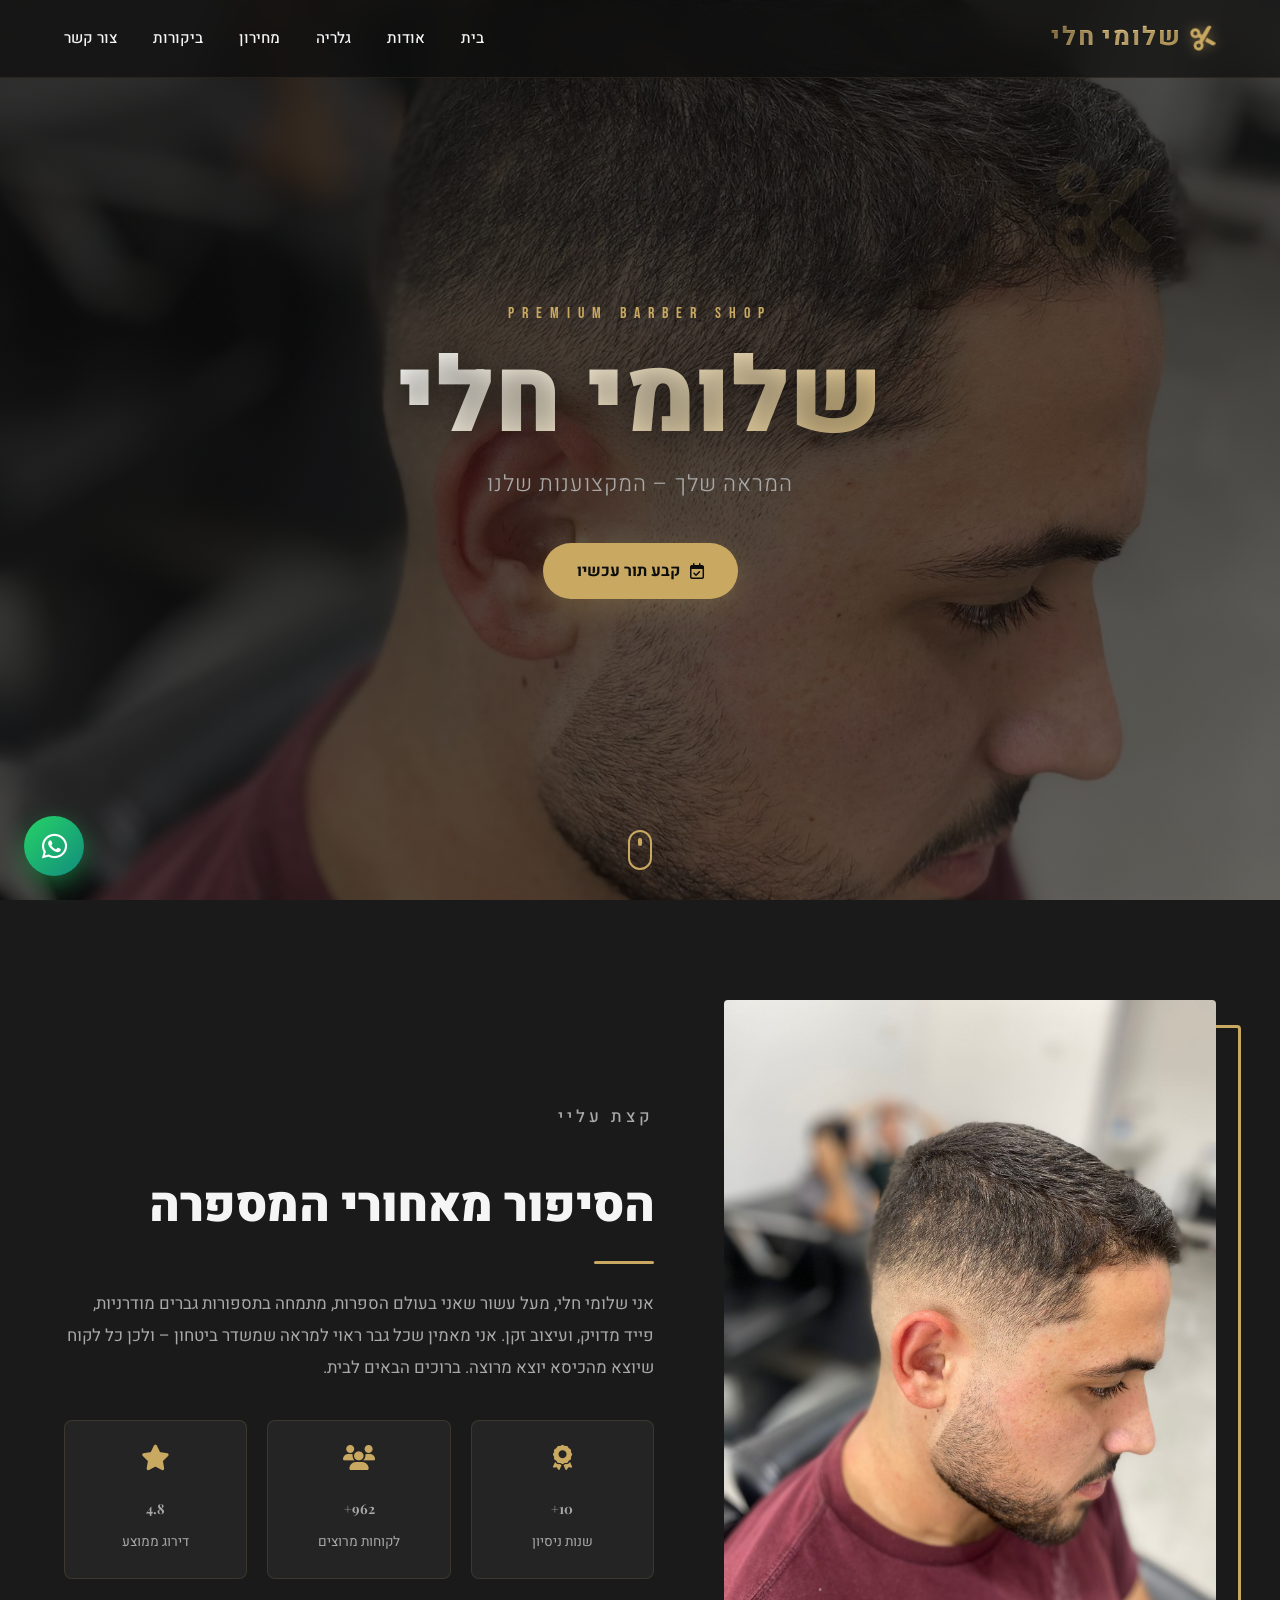
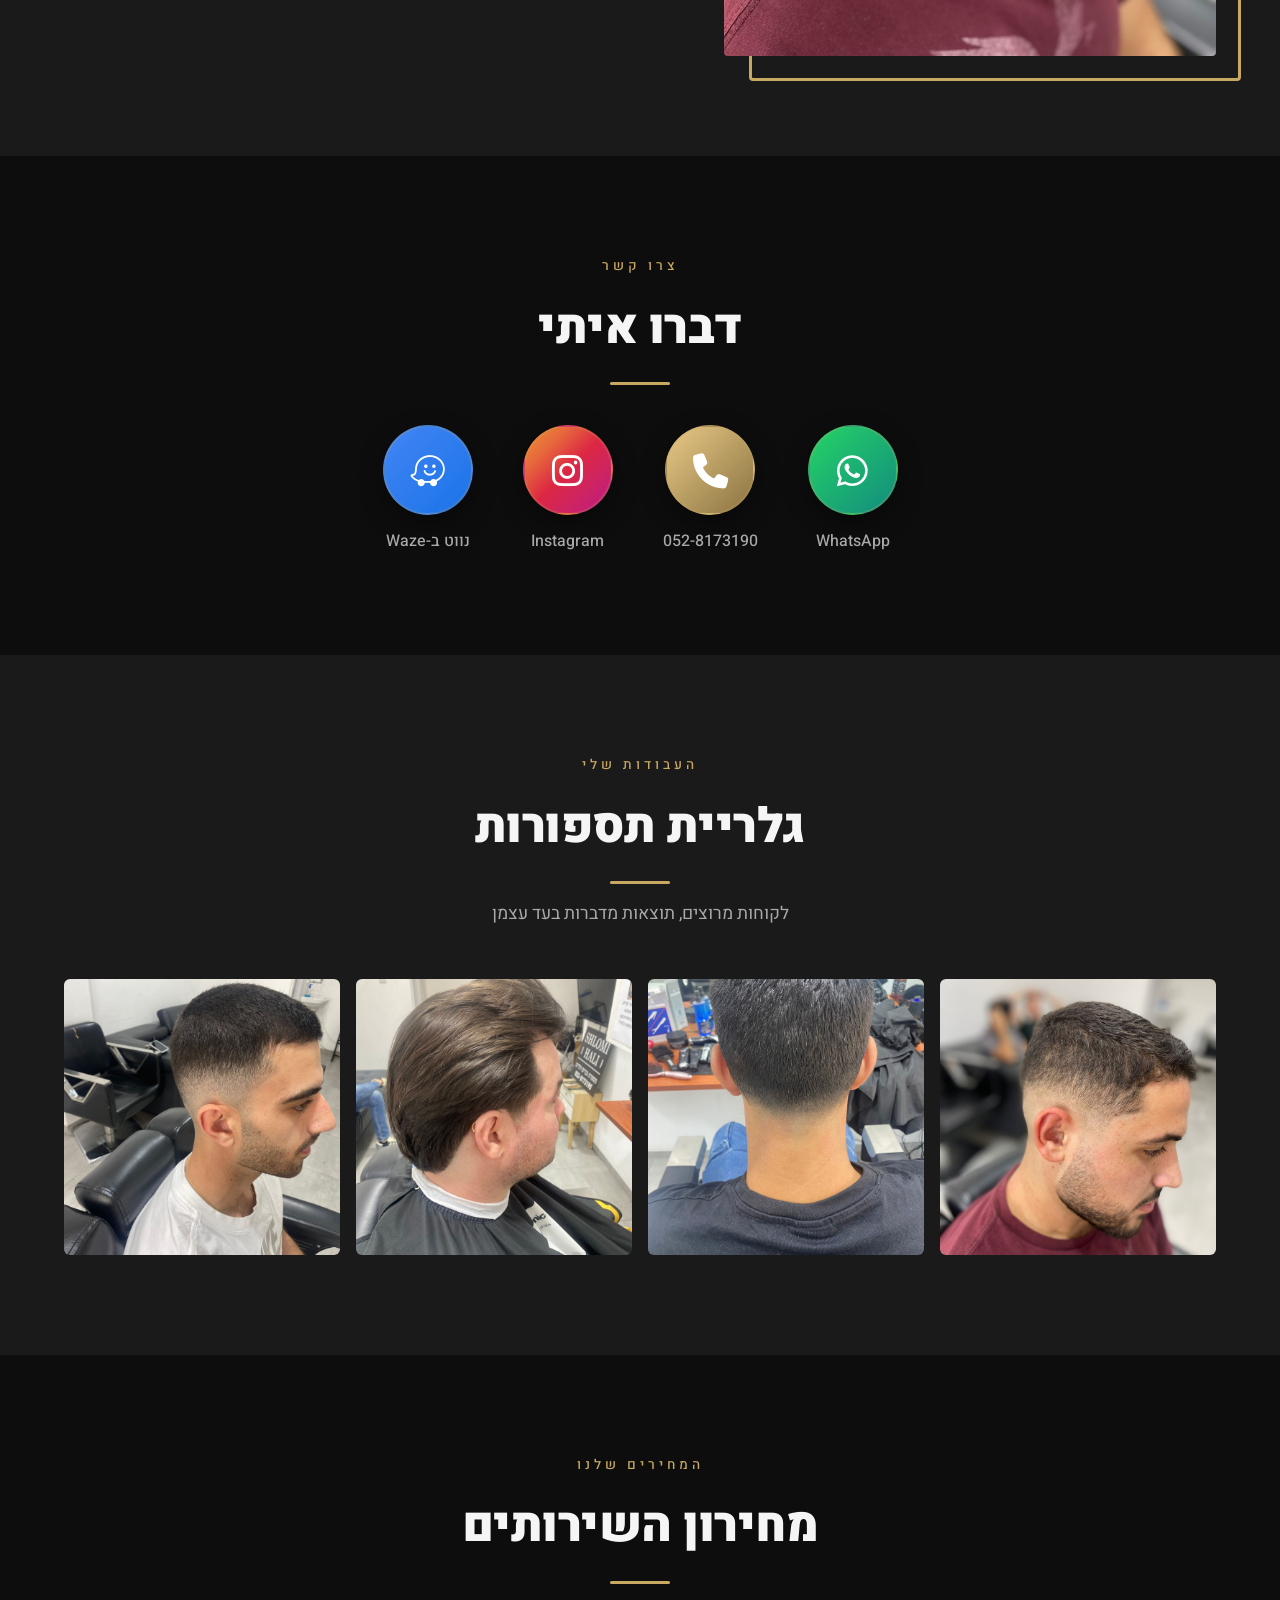
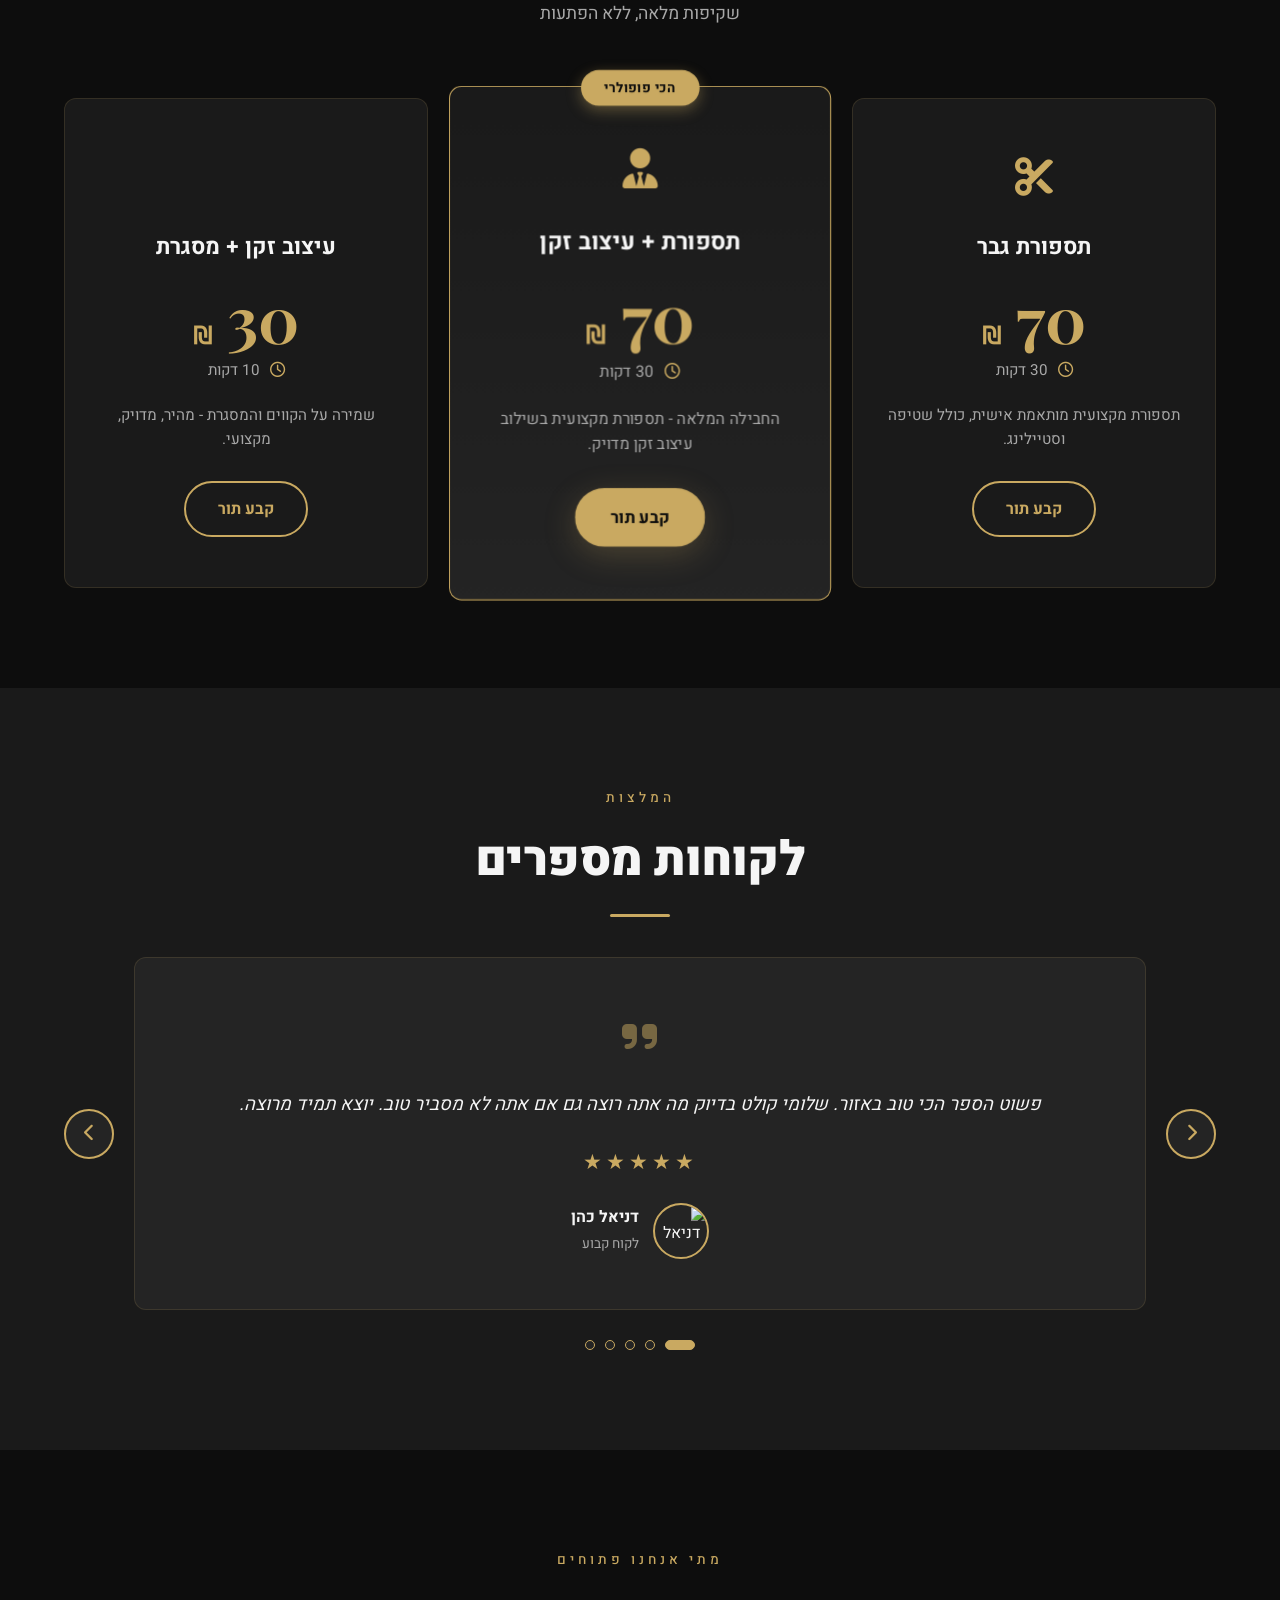
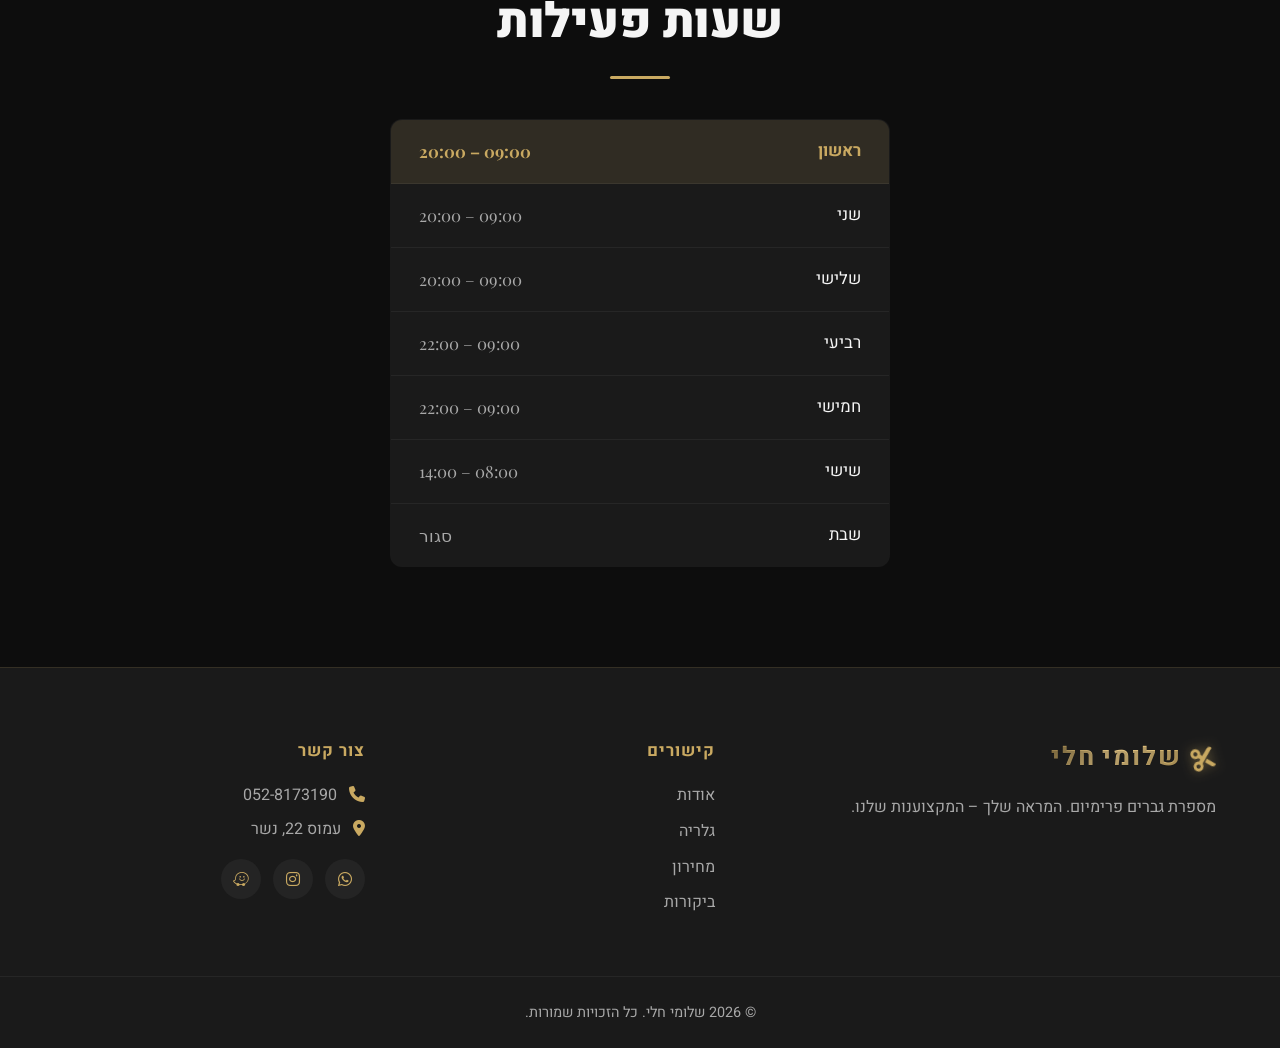
==== index.html @ 55ee885e "barber shop 1" ====
<!DOCTYPE html>
<html lang="he" dir="rtl">
<head>
    <meta charset="UTF-8">
    <meta name="viewport" content="width=device-width, initial-scale=1.0">
    <title>שלומי חלי | מספרת גברים פרימיום</title>
    <meta name="description" content="שלומי חלי - מספרת גברים פרימיום בנשר. תספורות, עיצוב זקן, וטיפוח לגבר המודרני.">

    <link rel="icon" type="image/svg+xml" href="images/favicon.svg">

    <link rel="preconnect" href="https://fonts.googleapis.com">
    <link rel="preconnect" href="https://fonts.gstatic.com" crossorigin>
    <link href="https://fonts.googleapis.com/css2?family=Bebas+Neue&family=Heebo:wght@300;400;500;700;900&family=Playfair+Display:wght@700&display=swap" rel="stylesheet">

    <link rel="stylesheet" href="https://cdnjs.cloudflare.com/ajax/libs/font-awesome/6.5.1/css/all.min.css">

    <link rel="stylesheet" href="Style/style.css">
    <link rel="stylesheet" href="Style/responsive.css">
</head>
<body>

    <!-- ========== NAVBAR ========== -->
    <nav class="navbar" id="navbar">
        <div class="nav-container">
            <a href="#hero" class="logo">
                <i class="fa-solid fa-scissors"></i>
                <span>שלומי חלי</span>
            </a>
            <ul class="nav-links" id="navLinks">
                <li><a href="#hero">בית</a></li>
                <li><a href="#about">אודות</a></li>
                <li><a href="#gallery">גלריה</a></li>
                <li><a href="#pricing">מחירון</a></li>
                <li><a href="#reviews">ביקורות</a></li>
                <li><a href="#contact">צור קשר</a></li>
            </ul>
            <button class="hamburger" id="hamburger" aria-label="תפריט">
                <span></span><span></span><span></span>
            </button>
        </div>
    </nav>

    <!-- ========== HERO ========== -->
    <section class="hero" id="hero">
        <div class="hero-overlay"></div>
        <i class="fa-solid fa-scissors floating-deco deco-1"></i>
        <i class="fa-solid fa-mustache floating-deco deco-2"></i>
        <i class="fa-solid fa-comb floating-deco deco-3"></i>
        <div class="hero-content">
            <p class="hero-pretitle">PREMIUM BARBER SHOP</p>
            <h1 class="hero-title">שלומי חלי</h1>
            <p class="hero-subtitle">המראה שלך – המקצוענות שלנו</p>
            <button class="btn btn-gold book-btn" data-service="">
                <i class="fa-regular fa-calendar-check"></i> קבע תור עכשיו
            </button>
        </div>
        <div class="hero-scroll-indicator">
            <span></span>
        </div>
    </section>

    <!-- ========== ABOUT ========== -->
    <section class="about reveal" id="about">
        <div class="container about-grid">
            <div class="about-image">
                <img src="images/WhatsApp Image 2026-05-03 at 23.51.12.jpeg" alt="שלומי חלי - הספר">
                <div class="about-image-frame"></div>
            </div>
            <div class="about-text">
                <p class="section-pretitle">קצת עליי</p>
                <h2 class="section-title">הסיפור מאחורי המספרה</h2>
                <p>אני שלומי חלי, מעל עשור שאני בעולם הספרות, מתמחה בתספורות גברים מודרניות, פייד מדויק, ועיצוב זקן. אני מאמין שכל גבר ראוי למראה שמשדר ביטחון – ולכן כל לקוח שיוצא מהכיסא יוצא מרוצה. ברוכים הבאים לבית.</p>
                <div class="badges">
                    <div class="badge">
                        <i class="fa-solid fa-award"></i>
                        <strong><span class="counter" data-target="10" data-suffix="+">0</span></strong>
                        <span>שנות ניסיון</span>
                    </div>
                    <div class="badge">
                        <i class="fa-solid fa-users"></i>
                        <strong><span class="counter" data-target="1000" data-suffix="+">0</span></strong>
                        <span>לקוחות מרוצים</span>
                    </div>
                    <div class="badge">
                        <i class="fa-solid fa-star"></i>
                        <strong><span class="counter" data-target="5" data-decimals="1">0</span></strong>
                        <span>דירוג ממוצע</span>
                    </div>
                </div>
            </div>
        </div>
    </section>

    <!-- ========== CONTACT ICONS ========== -->
    <section class="contact-icons reveal" id="contact">
        <div class="container">
            <p class="section-pretitle">צרו קשר</p>
            <h2 class="section-title">דברו איתי</h2>
            <div class="icons-row">
                <a href="https://wa.me/972528173190?text=היי%20שלומי%2C%20אני%20מעוניין%20לקבוע%20תור" target="_blank" class="contact-icon">
                    <div class="icon-circle whatsapp"><i class="fa-brands fa-whatsapp"></i></div>
                    <span>WhatsApp</span>
                </a>
                <a href="tel:0528173190" class="contact-icon">
                    <div class="icon-circle phone"><i class="fa-solid fa-phone"></i></div>
                    <span>052-8173190</span>
                </a>
                <a href="https://instagram.com/shlomihali_barbershop" target="_blank" class="contact-icon">
                    <div class="icon-circle instagram"><i class="fa-brands fa-instagram"></i></div>
                    <span>Instagram</span>
                </a>
                <a href="https://waze.com/ul?q=%D7%A2%D7%9E%D7%95%D7%A1%2022%20%D7%A0%D7%A9%D7%A8&navigate=yes" target="_blank" class="contact-icon">
                    <div class="icon-circle location"><i class="fa-brands fa-waze"></i></div>
                    <span>נווט ב-Waze</span>
                </a>
            </div>
        </div>
    </section>

    <!-- ========== GALLERY ========== -->
    <section class="gallery reveal" id="gallery">
        <div class="container">
            <p class="section-pretitle">העבודות שלי</p>
            <h2 class="section-title">גלריית תספורות</h2>
            <p class="section-desc">לקוחות מרוצים, תוצאות מדברות בעד עצמן</p>
            <div class="gallery-grid">
                <div class="gallery-item"><img src="images/WhatsApp Image 2026-05-03 at 23.51.12.jpeg" alt="תספורת 1"><div class="gallery-overlay"><i class="fa-solid fa-magnifying-glass-plus"></i></div></div>
                <div class="gallery-item"><img src="images/WhatsApp Image 2026-05-03 at 23.51.12 (1).jpeg" alt="תספורת 2"><div class="gallery-overlay"><i class="fa-solid fa-magnifying-glass-plus"></i></div></div>
                <div class="gallery-item"><img src="images/WhatsApp Image 2026-05-03 at 23.51.12 (2).jpeg" alt="תספורת 3"><div class="gallery-overlay"><i class="fa-solid fa-magnifying-glass-plus"></i></div></div>
                <div class="gallery-item"><img src="images/WhatsApp Image 2026-05-03 at 23.51.12 (3).jpeg" alt="תספורת 4"><div class="gallery-overlay"><i class="fa-solid fa-magnifying-glass-plus"></i></div></div>
            </div>
        </div>
    </section>

    <!-- ========== PRICING ========== -->
    <section class="pricing reveal" id="pricing">
        <div class="container">
            <p class="section-pretitle">המחירים שלנו</p>
            <h2 class="section-title">מחירון השירותים</h2>
            <p class="section-desc">שקיפות מלאה, ללא הפתעות</p>
            <div class="pricing-grid">

                <div class="price-card tilt">
                    <div class="price-icon"><i class="fa-solid fa-scissors"></i></div>
                    <h3>תספורת גבר</h3>
                    <p class="price">70 <span>₪</span></p>
                    <p class="duration"><i class="fa-regular fa-clock"></i> 30 דקות</p>
                    <p class="price-desc">תספורת מקצועית מותאמת אישית, כולל שטיפה וסטיילינג.</p>
                    <button class="btn btn-outline book-btn" data-service="תספורת גבר">קבע תור</button>
                </div>

                <div class="price-card featured tilt">
                    <div class="featured-badge">הכי פופולרי</div>
                    <div class="price-icon"><i class="fa-solid fa-user-tie"></i></div>
                    <h3>תספורת + עיצוב זקן</h3>
                    <p class="price">70 <span>₪</span></p>
                    <p class="duration"><i class="fa-regular fa-clock"></i> 30 דקות</p>
                    <p class="price-desc">החבילה המלאה - תספורת מקצועית בשילוב עיצוב זקן מדויק.</p>
                    <button class="btn btn-gold book-btn" data-service="תספורת + עיצוב זקן">קבע תור</button>
                </div>

                <div class="price-card tilt">
                    <div class="price-icon"><i class="fa-solid fa-mustache"></i></div>
                    <h3>עיצוב זקן + מסגרת</h3>
                    <p class="price">30 <span>₪</span></p>
                    <p class="duration"><i class="fa-regular fa-clock"></i> 10 דקות</p>
                    <p class="price-desc">שמירה על הקווים והמסגרת - מהיר, מדויק, מקצועי.</p>
                    <button class="btn btn-outline book-btn" data-service="עיצוב זקן + מסגרת">קבע תור</button>
                </div>

            </div>
        </div>
    </section>

    <!-- ========== REVIEWS ========== -->
    <section class="reviews reveal" id="reviews">
        <div class="container">
            <p class="section-pretitle">המלצות</p>
            <h2 class="section-title">לקוחות מספרים</h2>
            <div class="reviews-carousel">
                <button class="carousel-btn prev" id="prevBtn" aria-label="הקודם"><i class="fa-solid fa-chevron-right"></i></button>

                <div class="reviews-track" id="reviewsTrack">
                    <div class="review-card active">
                        <div class="quote-mark"><i class="fa-solid fa-quote-right"></i></div>
                        <p class="review-text">פשוט הספר הכי טוב באזור. שלומי קולט בדיוק מה אתה רוצה גם אם אתה לא מסביר טוב. יוצא תמיד מרוצה.</p>
                        <div class="stars">★★★★★</div>
                        <div class="reviewer">
                            <img src="https://i.pravatar.cc/100?img=12" alt="דניאל">
                            <div><strong>דניאל כהן</strong><span>לקוח קבוע</span></div>
                        </div>
                    </div>

                    <div class="review-card">
                        <div class="quote-mark"><i class="fa-solid fa-quote-right"></i></div>
                        <p class="review-text">מקצוען אמיתי. עיצוב זקן מדויק, יחס אישי, אווירה נעימה. ממליץ בחום לכל מי שמחפש ספר רציני.</p>
                        <div class="stars">★★★★★</div>
                        <div class="reviewer">
                            <img src="https://i.pravatar.cc/100?img=33" alt="יוסי">
                            <div><strong>יוסי לוי</strong><span>לקוח חדש</span></div>
                        </div>
                    </div>

                    <div class="review-card">
                        <div class="quote-mark"><i class="fa-solid fa-quote-right"></i></div>
                        <p class="review-text">הגעתי במקרה ונשארתי לקוח קבוע כבר שנתיים. שלומי תמיד בעניינים, מקצועי ובכיף. המקום נקי ומסודר.</p>
                        <div class="stars">★★★★★</div>
                        <div class="reviewer">
                            <img src="https://i.pravatar.cc/100?img=51" alt="אבי">
                            <div><strong>אבי מזרחי</strong><span>לקוח קבוע</span></div>
                        </div>
                    </div>

                    <div class="review-card">
                        <div class="quote-mark"><i class="fa-solid fa-quote-right"></i></div>
                        <p class="review-text">פייד מושלם, ביצוע מדויק. הילד שלי מתעקש ללכת רק אליו. ממליץ בלי היסוס.</p>
                        <div class="stars">★★★★★</div>
                        <div class="reviewer">
                            <img src="https://i.pravatar.cc/100?img=68" alt="רן">
                            <div><strong>רן ברק</strong><span>לקוח משפחתי</span></div>
                        </div>
                    </div>

                    <div class="review-card">
                        <div class="quote-mark"><i class="fa-solid fa-quote-right"></i></div>
                        <p class="review-text">איש מקצוע מהשורה הראשונה. תספורת + זקן בשבעים שקלים זו עסקה שאי אפשר לסרב לה.</p>
                        <div class="stars">★★★★★</div>
                        <div class="reviewer">
                            <img src="https://i.pravatar.cc/100?img=14" alt="עומר">
                            <div><strong>עומר שמש</strong><span>לקוח קבוע</span></div>
                        </div>
                    </div>
                </div>

                <button class="carousel-btn next" id="nextBtn" aria-label="הבא"><i class="fa-solid fa-chevron-left"></i></button>
            </div>
            <div class="carousel-dots" id="carouselDots"></div>
        </div>
    </section>

    <!-- ========== OPENING HOURS ========== -->
    <section class="hours reveal">
        <div class="container">
            <p class="section-pretitle">מתי אנחנו פתוחים</p>
            <h2 class="section-title">שעות פעילות</h2>
            <table class="hours-table" id="hoursTable">
                <tr data-day="0"><td>ראשון</td><td>09:00 – 20:00</td></tr>
                <tr data-day="1"><td>שני</td><td>09:00 – 20:00</td></tr>
                <tr data-day="2"><td>שלישי</td><td>09:00 – 20:00</td></tr>
                <tr data-day="3"><td>רביעי</td><td>09:00 – 22:00</td></tr>
                <tr data-day="4"><td>חמישי</td><td>09:00 – 22:00</td></tr>
                <tr data-day="5"><td>שישי</td><td>08:00 – 14:00</td></tr>
                <tr data-day="6"><td>שבת</td><td>סגור</td></tr>
            </table>
        </div>
    </section>

    <!-- ========== FOOTER ========== -->
    <footer class="footer">
        <div class="container footer-grid">
            <div>
                <a href="#hero" class="logo"><i class="fa-solid fa-scissors"></i><span>שלומי חלי</span></a>
                <p>מספרת גברים פרימיום. המראה שלך – המקצוענות שלנו.</p>
            </div>
            <div>
                <h4>קישורים</h4>
                <ul>
                    <li><a href="#about">אודות</a></li>
                    <li><a href="#gallery">גלריה</a></li>
                    <li><a href="#pricing">מחירון</a></li>
                    <li><a href="#reviews">ביקורות</a></li>
                </ul>
            </div>
            <div>
                <h4>צור קשר</h4>
                <p><i class="fa-solid fa-phone"></i> 052-8173190</p>
                <p><i class="fa-solid fa-location-dot"></i> עמוס 22, נשר</p>
                <div class="footer-social">
                    <a href="https://wa.me/972528173190" target="_blank" aria-label="WhatsApp"><i class="fa-brands fa-whatsapp"></i></a>
                    <a href="https://instagram.com/shlomihali_barbershop" target="_blank" aria-label="Instagram"><i class="fa-brands fa-instagram"></i></a>
                    <a href="https://waze.com/ul?q=%D7%A2%D7%9E%D7%95%D7%A1%2022%20%D7%A0%D7%A9%D7%A8&navigate=yes" target="_blank" aria-label="Waze"><i class="fa-brands fa-waze"></i></a>
                </div>
            </div>
        </div>
        <div class="footer-bottom">
            <p>&copy; 2026 שלומי חלי. כל הזכויות שמורות.</p>
        </div>
    </footer>

    <!-- ========== FLOATING WHATSAPP ========== -->
    <a href="https://wa.me/972528173190?text=היי%20שלומי%2C%20אני%20מעוניין%20לקבוע%20תור" target="_blank" class="whatsapp-fab" aria-label="שלח הודעה בווצאפ">
        <i class="fa-brands fa-whatsapp"></i>
    </a>

    <!-- ========== LIGHTBOX ========== -->
    <div class="lightbox" id="lightbox">
        <span class="lightbox-close" id="lightboxClose">&times;</span>
        <img id="lightboxImg" src="" alt="">
    </div>

    <!-- ========== BOOKING MODAL ========== -->
    <div class="modal" id="bookingModal" aria-hidden="true">
        <div class="modal-backdrop" data-close></div>
        <div class="modal-dialog" role="dialog" aria-labelledby="bookingTitle">
            <button class="modal-close" data-close aria-label="סגור">&times;</button>

            <!-- Step 1: Form -->
            <div class="modal-body" id="modalForm">
                <div class="modal-header">
                    <i class="fa-regular fa-calendar-check modal-icon"></i>
                    <h2 id="bookingTitle">קביעת תור</h2>
                    <p>מלא את הפרטים ונחזור אליך לאישור התור</p>
                </div>

                <form id="bookingForm" novalidate>
                    <div class="form-group">
                        <label for="bk-service">סוג השירות</label>
                        <select id="bk-service" name="service" required>
                            <option value="">בחר שירות...</option>
                            <option value="תספורת גבר">תספורת גבר – 70 ₪ (30 דק׳)</option>
                            <option value="תספורת + עיצוב זקן">תספורת + עיצוב זקן – 70 ₪ (30 דק׳)</option>
                            <option value="עיצוב זקן + מסגרת">עיצוב זקן + מסגרת – 30 ₪ (10 דק׳)</option>
                        </select>
                    </div>

                    <div class="form-row">
                        <div class="form-group">
                            <label for="bk-firstname">שם פרטי</label>
                            <input type="text" id="bk-firstname" name="firstName" required autocomplete="given-name" placeholder="ישראל">
                        </div>
                        <div class="form-group">
                            <label for="bk-lastname">שם משפחה</label>
                            <input type="text" id="bk-lastname" name="lastName" required autocomplete="family-name" placeholder="ישראלי">
                        </div>
                    </div>

                    <div class="form-group">
                        <label for="bk-phone">מספר טלפון</label>
                        <input type="tel" id="bk-phone" name="phone" required autocomplete="tel" placeholder="050-1234567" pattern="^0\d{1,2}-?\d{7}$">
                    </div>

                    <div class="form-row">
                        <div class="form-group">
                            <label for="bk-date">תאריך</label>
                            <input type="date" id="bk-date" name="date" required>
                            <small class="field-hint" id="dateHint"></small>
                        </div>
                        <div class="form-group">
                            <label for="bk-time">שעה</label>
                            <select id="bk-time" name="time" required disabled>
                                <option value="">בחר תאריך תחילה...</option>
                            </select>
                        </div>
                    </div>

                    <div class="form-group">
                        <label for="bk-notes">הערות (אופציונלי)</label>
                        <textarea id="bk-notes" name="notes" rows="3" placeholder="לדוגמה: פייד נמוך, אורך מסוים, וכו'"></textarea>
                    </div>

                    <button type="submit" class="btn btn-gold form-submit">
                        <i class="fa-solid fa-check"></i> אשר וקבע תור
                    </button>
                </form>
            </div>

            <!-- Step 2: Success -->
            <div class="modal-body modal-success" id="modalSuccess" hidden>
                <div class="success-icon">
                    <i class="fa-solid fa-circle-check"></i>
                </div>
                <h2>התור נשלח בהצלחה!</h2>
                <p>פתחנו עבורך הודעת ווצאפ עם פרטי התור. שלח אותה כדי לקבל אישור סופי משלומי.</p>
                <div class="success-summary" id="successSummary"></div>
                <button class="btn btn-outline" data-close>סגור</button>
            </div>
        </div>
    </div>

    <script src="JS/index.js"></script>

    <!-- Firebase persistence (module - works only when served via http/https) -->
    <script type="module">
        try {
            const { db, FIREBASE_READY } = await import('./JS/firebase-config.js');
            const { collection, addDoc, serverTimestamp } =
                await import('https://www.gstatic.com/firebasejs/10.13.0/firebase-firestore.js');

            window.addEventListener('booking:submit', async (e) => {
                if (!FIREBASE_READY) {
                    console.warn('Firebase not configured — booking saved only via WhatsApp.');
                    return;
                }
                try {
                    await addDoc(collection(db, 'bookings'), {
                        ...e.detail,
                        createdAt: serverTimestamp(),
                        status: 'pending',
                        payment: { status: 'unpaid', method: null, amount: null, paidAt: null },
                    });
                } catch (err) {
                    console.error('Firestore write failed:', err);
                }
            });
        } catch (err) {
            // Module load failed (likely opened via file://) — booking still works through WhatsApp.
            console.warn('Firebase module not loaded:', err.message);
        }
    </script>
</body>
</html>
---- Style/style.css ----
/* ========== VARIABLES ========== */
:root {
    --bg-primary: #0d0d0d;
    --bg-secondary: #1a1a1a;
    --bg-tertiary: #242424;
    --gold: #c9a961;
    --gold-bright: #e8c987;
    --gold-dark: #8a7340;
    --text: #f5f5f5;
    --text-muted: #a8a8a8;
    --white: #ffffff;
    --shadow: 0 10px 40px rgba(0,0,0,0.5);
    --shadow-gold: 0 8px 30px rgba(201,169,97,0.25);
    --transition: 0.3s cubic-bezier(0.4, 0, 0.2, 1);
    --font-display: 'Bebas Neue', 'Heebo', sans-serif;
    --font-body: 'Heebo', sans-serif;
    --font-elegant: 'Playfair Display', serif;
}

/* ========== RESET ========== */
* { margin: 0; padding: 0; box-sizing: border-box; }
html { scroll-behavior: smooth; }
body {
    font-family: var(--font-body);
    background: var(--bg-primary);
    color: var(--text);
    line-height: 1.6;
    overflow-x: hidden;
}
a { color: inherit; text-decoration: none; }
ul { list-style: none; }
img { max-width: 100%; display: block; }

/* ========== UTILITIES ========== */
.container { max-width: 1200px; margin: 0 auto; padding: 0 24px; }

.section-pretitle {
    color: var(--gold);
    font-size: 0.85rem;
    letter-spacing: 4px;
    text-transform: uppercase;
    margin-bottom: 12px;
    font-weight: 500;
    text-align: center;
}
.section-title {
    font-size: clamp(2rem, 5vw, 3rem);
    font-weight: 900;
    text-align: center;
    margin-bottom: 16px;
    letter-spacing: -0.5px;
}
.section-title::after {
    content: '';
    display: block;
    width: 60px;
    height: 3px;
    background: var(--gold);
    margin: 16px auto 0;
    border-radius: 2px;
}
.section-desc {
    text-align: center;
    color: var(--text-muted);
    margin-bottom: 50px;
    font-size: 1.1rem;
}

section { padding: 100px 0; }

/* ========== BUTTONS ========== */
.btn {
    display: inline-flex;
    align-items: center;
    gap: 10px;
    padding: 14px 32px;
    font-family: var(--font-body);
    font-size: 1rem;
    font-weight: 700;
    border-radius: 50px;
    cursor: pointer;
    transition: var(--transition);
    border: 2px solid transparent;
    text-align: center;
}
.btn-gold {
    background: var(--gold);
    color: var(--bg-primary);
    box-shadow: var(--shadow-gold);
}
.btn-gold:hover {
    background: var(--gold-bright);
    transform: translateY(-3px);
    box-shadow: 0 12px 35px rgba(201,169,97,0.45);
}
.btn-outline {
    background: transparent;
    color: var(--gold);
    border-color: var(--gold);
}
.btn-outline:hover {
    background: var(--gold);
    color: var(--bg-primary);
    transform: translateY(-3px);
}

/* ========== NAVBAR ========== */
.navbar {
    position: fixed;
    top: 0; left: 0; right: 0;
    z-index: 1000;
    background: rgba(13,13,13,0.7);
    backdrop-filter: blur(15px);
    -webkit-backdrop-filter: blur(15px);
    transition: var(--transition);
    border-bottom: 1px solid rgba(201,169,97,0.1);
}
.navbar.scrolled {
    background: rgba(13,13,13,0.95);
    box-shadow: 0 4px 20px rgba(0,0,0,0.5);
}
.nav-container {
    max-width: 1200px;
    margin: 0 auto;
    padding: 18px 24px;
    display: flex;
    justify-content: space-between;
    align-items: center;
}
.logo {
    display: flex;
    align-items: center;
    gap: 10px;
    font-family: var(--font-display);
    font-size: 1.6rem;
    letter-spacing: 2px;
    color: var(--text);
}
.logo i {
    color: var(--gold);
    font-size: 1.4rem;
    transform: rotate(-15deg);
    transition: transform 0.5s cubic-bezier(0.4, 0, 0.2, 1);
    filter: drop-shadow(0 0 6px rgba(201,169,97,0.5));
}
.logo:hover i { transform: rotate(345deg); }
.logo span {
    background: linear-gradient(135deg, var(--gold-dark) 0%, var(--gold-bright) 45%, var(--gold) 100%);
    -webkit-background-clip: text;
    background-clip: text;
    -webkit-text-fill-color: transparent;
    color: transparent;
    font-weight: 700;
    text-shadow: 0 1px 0 rgba(0,0,0,0.2);
}
.nav-links {
    display: flex;
    gap: 36px;
}
.nav-links a {
    font-weight: 500;
    font-size: 0.95rem;
    position: relative;
    transition: var(--transition);
}
.nav-links a::after {
    content: '';
    position: absolute;
    bottom: -6px;
    right: 0;
    width: 0;
    height: 2px;
    background: var(--gold);
    transition: var(--transition);
}
.nav-links a:hover { color: var(--gold); }
.nav-links a:hover::after { width: 100%; }

.hamburger {
    display: none;
    background: none;
    border: none;
    cursor: pointer;
    flex-direction: column;
    gap: 5px;
    padding: 8px;
}
.hamburger span {
    display: block;
    width: 26px;
    height: 2px;
    background: var(--text);
    transition: var(--transition);
}
.hamburger.active span:nth-child(1) { transform: translateY(7px) rotate(45deg); background: var(--gold); }
.hamburger.active span:nth-child(2) { opacity: 0; }
.hamburger.active span:nth-child(3) { transform: translateY(-7px) rotate(-45deg); background: var(--gold); }

/* ========== HERO ========== */
.hero {
    min-height: 100vh;
    background: url('../images/WhatsApp%20Image%202026-05-03%20at%2023.51.12.jpeg') center/cover no-repeat fixed;
    position: relative;
    display: flex;
    align-items: center;
    justify-content: center;
    text-align: center;
}
.hero-overlay {
    position: absolute;
    inset: 0;
    background: linear-gradient(135deg, rgba(13,13,13,0.85) 0%, rgba(13,13,13,0.6) 100%);
}
.hero-content {
    position: relative;
    z-index: 2;
    padding: 0 24px;
    animation: fadeInUp 1s ease-out;
}

/* Floating decorations */
.floating-deco {
    position: absolute;
    color: var(--gold);
    opacity: 0.08;
    z-index: 1;
    pointer-events: none;
}
.deco-1 { top: 18%; right: 10%; font-size: 6rem; animation: floatY 6s ease-in-out infinite; }
.deco-2 { bottom: 22%; left: 12%; font-size: 5rem; animation: floatY 7s ease-in-out infinite reverse; }
.deco-3 { top: 60%; right: 18%; font-size: 4rem; animation: floatY 5s ease-in-out infinite; }
@keyframes floatY {
    0%, 100% { transform: translateY(0) rotate(-10deg); }
    50% { transform: translateY(-30px) rotate(10deg); }
}
.hero-pretitle {
    font-family: var(--font-display);
    color: var(--gold);
    letter-spacing: 8px;
    margin-bottom: 20px;
    font-size: 1rem;
}
.hero-title {
    font-size: clamp(3rem, 10vw, 6.5rem);
    font-weight: 900;
    margin-bottom: 16px;
    line-height: 1;
    text-shadow: 0 4px 30px rgba(0,0,0,0.5);
    background: linear-gradient(135deg, #fff 0%, var(--gold-bright) 100%);
    -webkit-background-clip: text;
    -webkit-text-fill-color: transparent;
    background-clip: text;
}
.hero-subtitle {
    font-size: clamp(1.1rem, 2.5vw, 1.4rem);
    color: var(--text-muted);
    margin-bottom: 40px;
    font-weight: 300;
    letter-spacing: 1px;
}

.hero-scroll-indicator {
    position: absolute;
    bottom: 30px;
    left: 50%;
    transform: translateX(-50%);
    width: 24px;
    height: 40px;
    border: 2px solid var(--gold);
    border-radius: 14px;
    display: flex;
    justify-content: center;
    padding-top: 6px;
}
.hero-scroll-indicator span {
    width: 4px;
    height: 8px;
    background: var(--gold);
    border-radius: 2px;
    animation: scrollDown 1.8s infinite;
}
@keyframes scrollDown {
    0% { opacity: 1; transform: translateY(0); }
    100% { opacity: 0; transform: translateY(14px); }
}

/* ========== ABOUT ========== */
.about { background: var(--bg-secondary); }
.about-grid {
    display: grid;
    grid-template-columns: 1fr 1.2fr;
    gap: 70px;
    align-items: center;
}
.about-image {
    position: relative;
    aspect-ratio: 3 / 4;
}
.about-image img {
    width: 100%;
    height: 100%;
    object-fit: cover;
    border-radius: 4px;
    position: relative;
    z-index: 2;
}
.about-image-frame {
    position: absolute;
    top: 25px;
    right: -25px;
    bottom: -25px;
    left: 25px;
    border: 3px solid var(--gold);
    border-radius: 4px;
    z-index: 1;
}
.about-text .section-pretitle,
.about-text .section-title {
    text-align: right;
}
.about-text .section-title::after {
    margin: 16px 0 0;
}
.about-text > p {
    color: var(--text-muted);
    font-size: 1.05rem;
    margin: 24px 0 36px;
    line-height: 1.9;
}
.badges {
    display: grid;
    grid-template-columns: repeat(3, 1fr);
    gap: 20px;
}
.badge {
    background: var(--bg-tertiary);
    padding: 24px 16px;
    border-radius: 8px;
    text-align: center;
    border: 1px solid rgba(201,169,97,0.15);
    transition: var(--transition);
}
.badge:hover {
    border-color: var(--gold);
    transform: translateY(-4px);
}
.badge i { color: var(--gold); font-size: 1.6rem; margin-bottom: 8px; }
.badge strong {
    display: block;
    font-family: var(--font-elegant);
    font-size: 1.8rem;
    color: var(--gold);
    margin-bottom: 4px;
}
.badge span {
    font-size: 0.85rem;
    color: var(--text-muted);
}

/* ========== CONTACT ICONS ========== */
.contact-icons { background: var(--bg-primary); }
.icons-row {
    display: flex;
    justify-content: center;
    gap: 50px;
    flex-wrap: wrap;
    margin-top: 40px;
}
.contact-icon {
    display: flex;
    flex-direction: column;
    align-items: center;
    gap: 14px;
    transition: var(--transition);
}
.icon-circle {
    width: 90px;
    height: 90px;
    border-radius: 50%;
    display: flex;
    align-items: center;
    justify-content: center;
    font-size: 2.2rem;
    color: var(--white);
    background: var(--bg-tertiary);
    border: 2px solid rgba(201,169,97,0.2);
    transition: var(--transition);
    box-shadow: 0 8px 25px rgba(0,0,0,0.4);
}
.contact-icon:hover .icon-circle {
    transform: translateY(-8px) scale(1.05);
    border-color: var(--gold);
    box-shadow: var(--shadow-gold);
}
.icon-circle.whatsapp { background: linear-gradient(135deg, #25D366 0%, #128C7E 100%); }
.icon-circle.phone { background: linear-gradient(135deg, var(--gold-bright) 0%, var(--gold-dark) 100%); }
.icon-circle.instagram { background: linear-gradient(135deg, #f09433 0%, #e6683c 25%, #dc2743 50%, #cc2366 75%, #bc1888 100%); }
.icon-circle.location { background: linear-gradient(135deg, #4285F4 0%, #1a73e8 100%); }
.contact-icon span {
    font-weight: 500;
    color: var(--text-muted);
    transition: var(--transition);
}
.contact-icon:hover span { color: var(--gold); }

/* ========== GALLERY ========== */
.gallery { background: var(--bg-secondary); }
.gallery-grid {
    display: grid;
    grid-template-columns: repeat(4, 1fr);
    gap: 16px;
}
.gallery-item {
    position: relative;
    aspect-ratio: 1;
    overflow: hidden;
    border-radius: 6px;
    cursor: pointer;
}
.gallery-item img {
    width: 100%;
    height: 100%;
    object-fit: cover;
    transition: transform 0.6s cubic-bezier(0.4, 0, 0.2, 1);
}
.gallery-overlay {
    position: absolute;
    inset: 0;
    background: linear-gradient(135deg, rgba(201,169,97,0.85) 0%, rgba(138,115,64,0.9) 100%);
    display: flex;
    align-items: center;
    justify-content: center;
    color: var(--white);
    font-size: 2rem;
    opacity: 0;
    transition: var(--transition);
}
.gallery-item:hover img { transform: scale(1.15); }
.gallery-item:hover .gallery-overlay { opacity: 1; }

/* ========== PRICING ========== */
.pricing { background: var(--bg-primary); }
.pricing-grid {
    display: grid;
    grid-template-columns: repeat(3, 1fr);
    gap: 30px;
}
.price-card {
    background: var(--bg-secondary);
    padding: 50px 30px;
    border-radius: 12px;
    text-align: center;
    border: 1px solid rgba(201,169,97,0.15);
    transition: var(--transition);
    position: relative;
}
/* Allow the badge to overflow above the card */
.pricing-grid { padding-top: 20px; }
.price-card:hover {
    transform: translateY(-10px);
    border-color: var(--gold);
    box-shadow: var(--shadow);
}
.price-card.featured {
    background: linear-gradient(180deg, var(--bg-secondary) 0%, var(--bg-tertiary) 100%);
    border-color: var(--gold);
    transform: scale(1.05);
}
.price-card.featured:hover { transform: scale(1.05) translateY(-10px); }

.featured-badge {
    position: absolute;
    top: -16px;
    left: 50%;
    transform: translateX(-50%) translateZ(30px);
    background: var(--gold);
    color: var(--bg-primary);
    padding: 7px 22px;
    border-radius: 50px;
    font-size: 0.8rem;
    font-weight: 700;
    letter-spacing: 0.5px;
    white-space: nowrap;
    z-index: 5;
    box-shadow: 0 4px 14px rgba(201,169,97,0.4);
}
.price-card.featured { padding-top: 50px; }
.price-icon {
    font-size: 2.4rem;
    color: var(--gold);
    margin-bottom: 20px;
}
.price-card h3 {
    font-size: 1.4rem;
    margin-bottom: 20px;
    font-weight: 700;
}
.price {
    font-family: var(--font-elegant);
    font-size: 4rem;
    color: var(--gold);
    font-weight: 700;
    line-height: 1;
    margin-bottom: 8px;
}
.price span { font-size: 1.5rem; }
.duration {
    color: var(--text-muted);
    font-size: 0.95rem;
    margin-bottom: 20px;
}
.duration i { color: var(--gold); margin-left: 6px; }
.price-desc {
    color: var(--text-muted);
    font-size: 0.95rem;
    margin-bottom: 28px;
    min-height: 50px;
}

/* ========== REVIEWS ========== */
.reviews { background: var(--bg-secondary); }
.reviews-carousel {
    display: flex;
    align-items: center;
    gap: 20px;
    margin-top: 40px;
    position: relative;
}
.reviews-track {
    flex: 1;
    overflow: hidden;
    position: relative;
    min-height: 320px;
}
.review-card {
    background: var(--bg-tertiary);
    padding: 50px 40px;
    border-radius: 12px;
    text-align: center;
    border: 1px solid rgba(201,169,97,0.15);
    position: absolute;
    top: 0; right: 0; left: 0;
    opacity: 0;
    transform: translateX(-30px);
    transition: opacity 0.5s ease, transform 0.5s ease;
    pointer-events: none;
}
.review-card.active {
    opacity: 1;
    transform: translateX(0);
    pointer-events: auto;
    position: relative;
}
.quote-mark {
    color: var(--gold);
    font-size: 2.5rem;
    margin-bottom: 16px;
    opacity: 0.5;
}
.review-text {
    font-size: 1.15rem;
    color: var(--text);
    margin-bottom: 24px;
    line-height: 1.8;
    font-style: italic;
}
.stars {
    color: var(--gold);
    font-size: 1.3rem;
    letter-spacing: 4px;
    margin-bottom: 24px;
}
.reviewer {
    display: flex;
    align-items: center;
    justify-content: center;
    gap: 14px;
}
.reviewer img {
    width: 56px;
    height: 56px;
    border-radius: 50%;
    border: 2px solid var(--gold);
}
.reviewer div { text-align: right; }
.reviewer strong { display: block; font-size: 1rem; }
.reviewer span { font-size: 0.85rem; color: var(--text-muted); }

.carousel-btn {
    width: 50px;
    height: 50px;
    border-radius: 50%;
    background: var(--bg-tertiary);
    border: 2px solid var(--gold);
    color: var(--gold);
    cursor: pointer;
    font-size: 1.1rem;
    transition: var(--transition);
    flex-shrink: 0;
}
.carousel-btn:hover {
    background: var(--gold);
    color: var(--bg-primary);
    transform: scale(1.1);
}
.carousel-dots {
    display: flex;
    justify-content: center;
    gap: 10px;
    margin-top: 30px;
}
.carousel-dots .dot {
    width: 10px;
    height: 10px;
    border-radius: 50%;
    background: var(--bg-tertiary);
    border: 1px solid var(--gold);
    cursor: pointer;
    transition: var(--transition);
}
.carousel-dots .dot.active { background: var(--gold); width: 30px; border-radius: 5px; }

/* ========== HOURS ========== */
.hours { background: var(--bg-primary); }
.hours-table {
    margin: 40px auto 0;
    max-width: 500px;
    width: 100%;
    border-collapse: collapse;
    background: var(--bg-secondary);
    border-radius: 12px;
    overflow: hidden;
    border: 1px solid rgba(201,169,97,0.15);
}
.hours-table tr {
    transition: var(--transition);
}
.hours-table tr.today {
    background: rgba(201,169,97,0.12);
    color: var(--gold);
    font-weight: 700;
}
.hours-table tr:not(:last-child) {
    border-bottom: 1px solid rgba(255,255,255,0.05);
}
.hours-table td {
    padding: 18px 28px;
    font-size: 1.05rem;
}
.hours-table td:first-child { text-align: right; }
.hours-table td:last-child { text-align: left; color: var(--text-muted); font-family: var(--font-elegant); }
.hours-table tr.today td:last-child { color: var(--gold); }

/* ========== FOOTER ========== */
.footer {
    background: var(--bg-secondary);
    padding: 70px 0 0;
    border-top: 1px solid rgba(201,169,97,0.15);
}
.footer-grid {
    display: grid;
    grid-template-columns: 1.5fr 1fr 1fr;
    gap: 50px;
    padding-bottom: 50px;
}
.footer-grid h4 {
    color: var(--gold);
    margin-bottom: 18px;
    font-size: 1.05rem;
    letter-spacing: 1px;
}
.footer-grid p { color: var(--text-muted); margin-bottom: 8px; }
.footer-grid p i { color: var(--gold); margin-left: 8px; }
.footer-grid ul li { margin-bottom: 10px; }
.footer-grid ul li a {
    color: var(--text-muted);
    transition: var(--transition);
}
.footer-grid ul li a:hover { color: var(--gold); padding-right: 6px; }

.footer-grid .logo { margin-bottom: 16px; }

.footer-social {
    display: flex;
    gap: 12px;
    margin-top: 16px;
}
.footer-social a {
    width: 40px;
    height: 40px;
    border-radius: 50%;
    display: flex;
    align-items: center;
    justify-content: center;
    background: var(--bg-tertiary);
    color: var(--gold);
    transition: var(--transition);
}
.footer-social a:hover {
    background: var(--gold);
    color: var(--bg-primary);
    transform: translateY(-3px);
}

.footer-bottom {
    border-top: 1px solid rgba(255,255,255,0.05);
    padding: 24px;
    text-align: center;
    color: var(--text-muted);
    font-size: 0.9rem;
}

/* ========== WHATSAPP FAB ========== */
.whatsapp-fab {
    position: fixed;
    bottom: 24px;
    left: 24px;
    width: 60px;
    height: 60px;
    border-radius: 50%;
    background: linear-gradient(135deg, #25D366 0%, #128C7E 100%);
    color: var(--white);
    display: flex;
    align-items: center;
    justify-content: center;
    font-size: 1.8rem;
    box-shadow: 0 8px 25px rgba(37,211,102,0.45);
    z-index: 999;
    transition: var(--transition);
    animation: pulse 2s infinite;
}
.whatsapp-fab:hover {
    transform: scale(1.1);
    animation: none;
}
@keyframes pulse {
    0% { box-shadow: 0 8px 25px rgba(37,211,102,0.45), 0 0 0 0 rgba(37,211,102,0.5); }
    70% { box-shadow: 0 8px 25px rgba(37,211,102,0.45), 0 0 0 18px rgba(37,211,102,0); }
    100% { box-shadow: 0 8px 25px rgba(37,211,102,0.45), 0 0 0 0 rgba(37,211,102,0); }
}

/* ========== LIGHTBOX ========== */
.lightbox {
    position: fixed;
    inset: 0;
    background: rgba(0,0,0,0.95);
    display: none;
    align-items: center;
    justify-content: center;
    z-index: 2000;
    padding: 40px;
    animation: fadeIn 0.3s ease;
}
.lightbox.active { display: flex; }
.lightbox img {
    max-width: 90%;
    max-height: 90vh;
    border-radius: 8px;
    border: 2px solid var(--gold);
}
.lightbox-close {
    position: absolute;
    top: 20px;
    left: 30px;
    color: var(--gold);
    font-size: 3rem;
    cursor: pointer;
    line-height: 1;
    transition: var(--transition);
}
.lightbox-close:hover { transform: rotate(90deg); color: var(--gold-bright); }

/* ========== STAGGER GALLERY REVEAL ========== */
.gallery.visible .gallery-item {
    animation: galleryPop 0.6s cubic-bezier(0.34, 1.56, 0.64, 1) both;
}
.gallery.visible .gallery-item:nth-child(1) { animation-delay: 0.05s; }
.gallery.visible .gallery-item:nth-child(2) { animation-delay: 0.12s; }
.gallery.visible .gallery-item:nth-child(3) { animation-delay: 0.19s; }
.gallery.visible .gallery-item:nth-child(4) { animation-delay: 0.26s; }
.gallery.visible .gallery-item:nth-child(5) { animation-delay: 0.33s; }
.gallery.visible .gallery-item:nth-child(6) { animation-delay: 0.40s; }
.gallery.visible .gallery-item:nth-child(7) { animation-delay: 0.47s; }
.gallery.visible .gallery-item:nth-child(8) { animation-delay: 0.54s; }
@keyframes galleryPop {
    from { opacity: 0; transform: scale(0.8) translateY(20px); }
    to { opacity: 1; transform: scale(1) translateY(0); }
}

/* ========== TILT EFFECT (3D hover via JS) ========== */
.tilt {
    transform-style: preserve-3d;
    transition: transform 0.15s ease-out;
    will-change: transform;
}
.tilt > *:not(.featured-badge) { transform: translateZ(20px); }

/* Allow featured-badge to sit above the card */
.price-card { overflow: visible; }

/* ========== BOOKING MODAL ========== */
.modal {
    position: fixed;
    inset: 0;
    z-index: 3000;
    display: none;
    align-items: center;
    justify-content: center;
    padding: 20px;
}
.modal.active { display: flex; animation: fadeIn 0.25s ease; }
.modal-backdrop {
    position: absolute;
    inset: 0;
    background: rgba(0,0,0,0.85);
    backdrop-filter: blur(6px);
    -webkit-backdrop-filter: blur(6px);
}
.modal-dialog {
    position: relative;
    background: linear-gradient(180deg, var(--bg-secondary) 0%, var(--bg-tertiary) 100%);
    border-radius: 16px;
    width: 100%;
    max-width: 560px;
    max-height: 92vh;
    overflow-y: auto;
    border: 1px solid rgba(201,169,97,0.3);
    box-shadow: 0 25px 60px rgba(0,0,0,0.6), 0 0 60px rgba(201,169,97,0.1);
    animation: modalSlideIn 0.4s cubic-bezier(0.34, 1.56, 0.64, 1);
}
@keyframes modalSlideIn {
    from { opacity: 0; transform: translateY(40px) scale(0.95); }
    to { opacity: 1; transform: translateY(0) scale(1); }
}
.modal-close {
    position: absolute;
    top: 16px;
    left: 18px;
    background: none;
    border: none;
    color: var(--text-muted);
    font-size: 2rem;
    cursor: pointer;
    line-height: 1;
    transition: var(--transition);
    z-index: 2;
}
.modal-close:hover { color: var(--gold); transform: rotate(90deg); }

.modal-body { padding: 40px 36px; }
.modal-header { text-align: center; margin-bottom: 28px; }
.modal-icon {
    color: var(--gold);
    font-size: 2.4rem;
    margin-bottom: 12px;
    display: inline-block;
    animation: bounceIn 0.6s ease-out;
}
@keyframes bounceIn {
    0% { transform: scale(0); }
    60% { transform: scale(1.15); }
    100% { transform: scale(1); }
}
.modal-header h2 {
    font-size: 1.7rem;
    margin-bottom: 8px;
}
.modal-header p {
    color: var(--text-muted);
    font-size: 0.95rem;
}

/* Form */
.form-group { margin-bottom: 18px; position: relative; }
.form-row {
    display: grid;
    grid-template-columns: 1fr 1fr;
    gap: 14px;
    margin-bottom: 0;
}
.form-row .form-group { margin-bottom: 18px; }
.form-group label {
    display: block;
    font-size: 0.88rem;
    color: var(--text-muted);
    margin-bottom: 6px;
    font-weight: 500;
}
.form-group input,
.form-group select,
.form-group textarea {
    width: 100%;
    padding: 12px 14px;
    background: var(--bg-primary);
    border: 1px solid rgba(201,169,97,0.18);
    border-radius: 8px;
    color: var(--text);
    font-family: var(--font-body);
    font-size: 0.95rem;
    transition: var(--transition);
    outline: none;
}
.form-group input:focus,
.form-group select:focus,
.form-group textarea:focus {
    border-color: var(--gold);
    box-shadow: 0 0 0 3px rgba(201,169,97,0.15);
    background: var(--bg-tertiary);
}
.form-group input.error,
.form-group select.error {
    border-color: #e74c3c;
    box-shadow: 0 0 0 3px rgba(231,76,60,0.15);
    animation: shake 0.4s;
}
@keyframes shake {
    0%, 100% { transform: translateX(0); }
    25% { transform: translateX(-6px); }
    75% { transform: translateX(6px); }
}
.form-group textarea { resize: vertical; min-height: 70px; font-family: var(--font-body); }
.form-group select option { background: var(--bg-primary); }
.form-group select:disabled { opacity: 0.5; cursor: not-allowed; }
.field-hint {
    display: block;
    font-size: 0.78rem;
    color: var(--text-muted);
    margin-top: 4px;
}
.field-hint.error { color: #e74c3c; }

.form-submit {
    width: 100%;
    margin-top: 8px;
    justify-content: center;
}

/* Date input - dark theme */
input[type="date"]::-webkit-calendar-picker-indicator {
    filter: invert(0.85) sepia(1) saturate(3) hue-rotate(15deg);
    cursor: pointer;
}

/* Success state */
.modal-success { text-align: center; padding: 50px 36px; }
.success-icon {
    color: #25D366;
    font-size: 4rem;
    margin-bottom: 18px;
    animation: bounceIn 0.6s ease-out;
}
.modal-success h2 {
    font-size: 1.6rem;
    margin-bottom: 12px;
}
.modal-success > p {
    color: var(--text-muted);
    margin-bottom: 24px;
}
.success-summary {
    background: var(--bg-primary);
    border: 1px solid rgba(201,169,97,0.2);
    border-radius: 8px;
    padding: 18px;
    margin-bottom: 24px;
    text-align: right;
    font-size: 0.92rem;
    line-height: 1.9;
}
.success-summary strong { color: var(--gold); }

/* Lock body scroll when modal open */
body.modal-open { overflow: hidden; }

/* ========== ANIMATIONS ========== */
.reveal {
    opacity: 0;
    transform: translateY(40px);
    transition: opacity 0.8s ease, transform 0.8s ease;
}
.reveal.visible {
    opacity: 1;
    transform: translateY(0);
}
@keyframes fadeIn { from { opacity: 0; } to { opacity: 1; } }
@keyframes fadeInUp {
    from { opacity: 0; transform: translateY(40px); }
    to { opacity: 1; transform: translateY(0); }
}
---- Style/responsive.css ----
/* ========== TABLET (<= 1024px) ========== */
@media (max-width: 1024px) {
    section { padding: 80px 0; }

    .about-grid { gap: 40px; }
    .gallery-grid { grid-template-columns: repeat(3, 1fr); }
    .pricing-grid { grid-template-columns: 1fr; max-width: 500px; margin: 0 auto; }
    .price-card.featured { transform: scale(1); }
    .price-card.featured:hover { transform: translateY(-10px); }

    .footer-grid { grid-template-columns: 1fr 1fr; }

    .icons-row { gap: 30px; }
    .icon-circle { width: 80px; height: 80px; font-size: 2rem; }
}

/* ========== TABLET / MOBILE (<= 768px) ========== */
@media (max-width: 768px) {
    section { padding: 70px 0; }

    /* Navbar - hamburger menu */
    .hamburger { display: flex; }
    .nav-links {
        position: fixed;
        top: 70px;
        right: 0;
        left: 0;
        background: rgba(13,13,13,0.98);
        backdrop-filter: blur(15px);
        flex-direction: column;
        padding: 30px 24px;
        gap: 20px;
        border-bottom: 1px solid rgba(201,169,97,0.2);
        transform: translateY(-150%);
        transition: transform 0.4s cubic-bezier(0.4, 0, 0.2, 1);
    }
    .nav-links.active { transform: translateY(0); }
    .nav-links a { display: block; text-align: center; padding: 8px; font-size: 1.05rem; }

    /* Hero */
    .hero { background-attachment: scroll; }

    /* About - stack */
    .about-grid { grid-template-columns: 1fr; gap: 50px; }
    .about-image { max-width: 380px; margin: 0 auto; }
    .about-text .section-pretitle,
    .about-text .section-title { text-align: center; }
    .about-text .section-title::after { margin: 16px auto 0; }
    .about-text > p { text-align: center; }

    /* Contact icons - 2x2 grid */
    .icons-row {
        display: grid;
        grid-template-columns: 1fr 1fr;
        gap: 30px 20px;
        max-width: 380px;
        margin: 40px auto 0;
    }
    .icon-circle { width: 75px; height: 75px; font-size: 1.8rem; }

    /* Gallery - 2 columns */
    .gallery-grid { grid-template-columns: repeat(2, 1fr); gap: 12px; }

    /* Reviews */
    .review-card { padding: 36px 24px; }
    .review-text { font-size: 1.05rem; }
    .reviews-track { min-height: 380px; }

    /* Footer */
    .footer-grid { grid-template-columns: 1fr; gap: 36px; text-align: center; }
    .footer-grid .logo { justify-content: center; }
    .footer-social { justify-content: center; }

    .whatsapp-fab {
        width: 54px;
        height: 54px;
        font-size: 1.6rem;
        bottom: 18px;
        left: 18px;
    }
}

/* ========== SMALL MOBILE (<= 480px) ========== */
@media (max-width: 480px) {
    .container { padding: 0 18px; }
    section { padding: 60px 0; }

    .nav-container { padding: 14px 18px; }
    .logo { font-size: 1.3rem; }
    .logo i { font-size: 1.1rem; }

    .hero-pretitle { letter-spacing: 5px; font-size: 0.85rem; }
    .hero-subtitle { font-size: 1rem; margin-bottom: 30px; }
    .btn { padding: 12px 26px; font-size: 0.95rem; }

    .badges { grid-template-columns: 1fr; gap: 14px; }
    .badge { display: flex; align-items: center; justify-content: center; gap: 12px; padding: 18px; }
    .badge i { margin-bottom: 0; }
    .badge strong { display: inline; margin-bottom: 0; margin-left: 8px; }

    .icons-row { gap: 24px 14px; }
    .icon-circle { width: 70px; height: 70px; font-size: 1.6rem; }
    .contact-icon span { font-size: 0.9rem; }

    .price-card { padding: 40px 24px; }
    .price { font-size: 3.2rem; }

    .review-card { padding: 30px 18px; }
    .review-text { font-size: 1rem; }
    .reviews-track { min-height: 420px; }
    .reviews-carousel { gap: 8px; }
    .carousel-btn { width: 40px; height: 40px; font-size: 0.9rem; }

    .hours-table td { padding: 14px 18px; font-size: 0.95rem; }

    .lightbox-close { font-size: 2.4rem; top: 14px; left: 18px; }
}
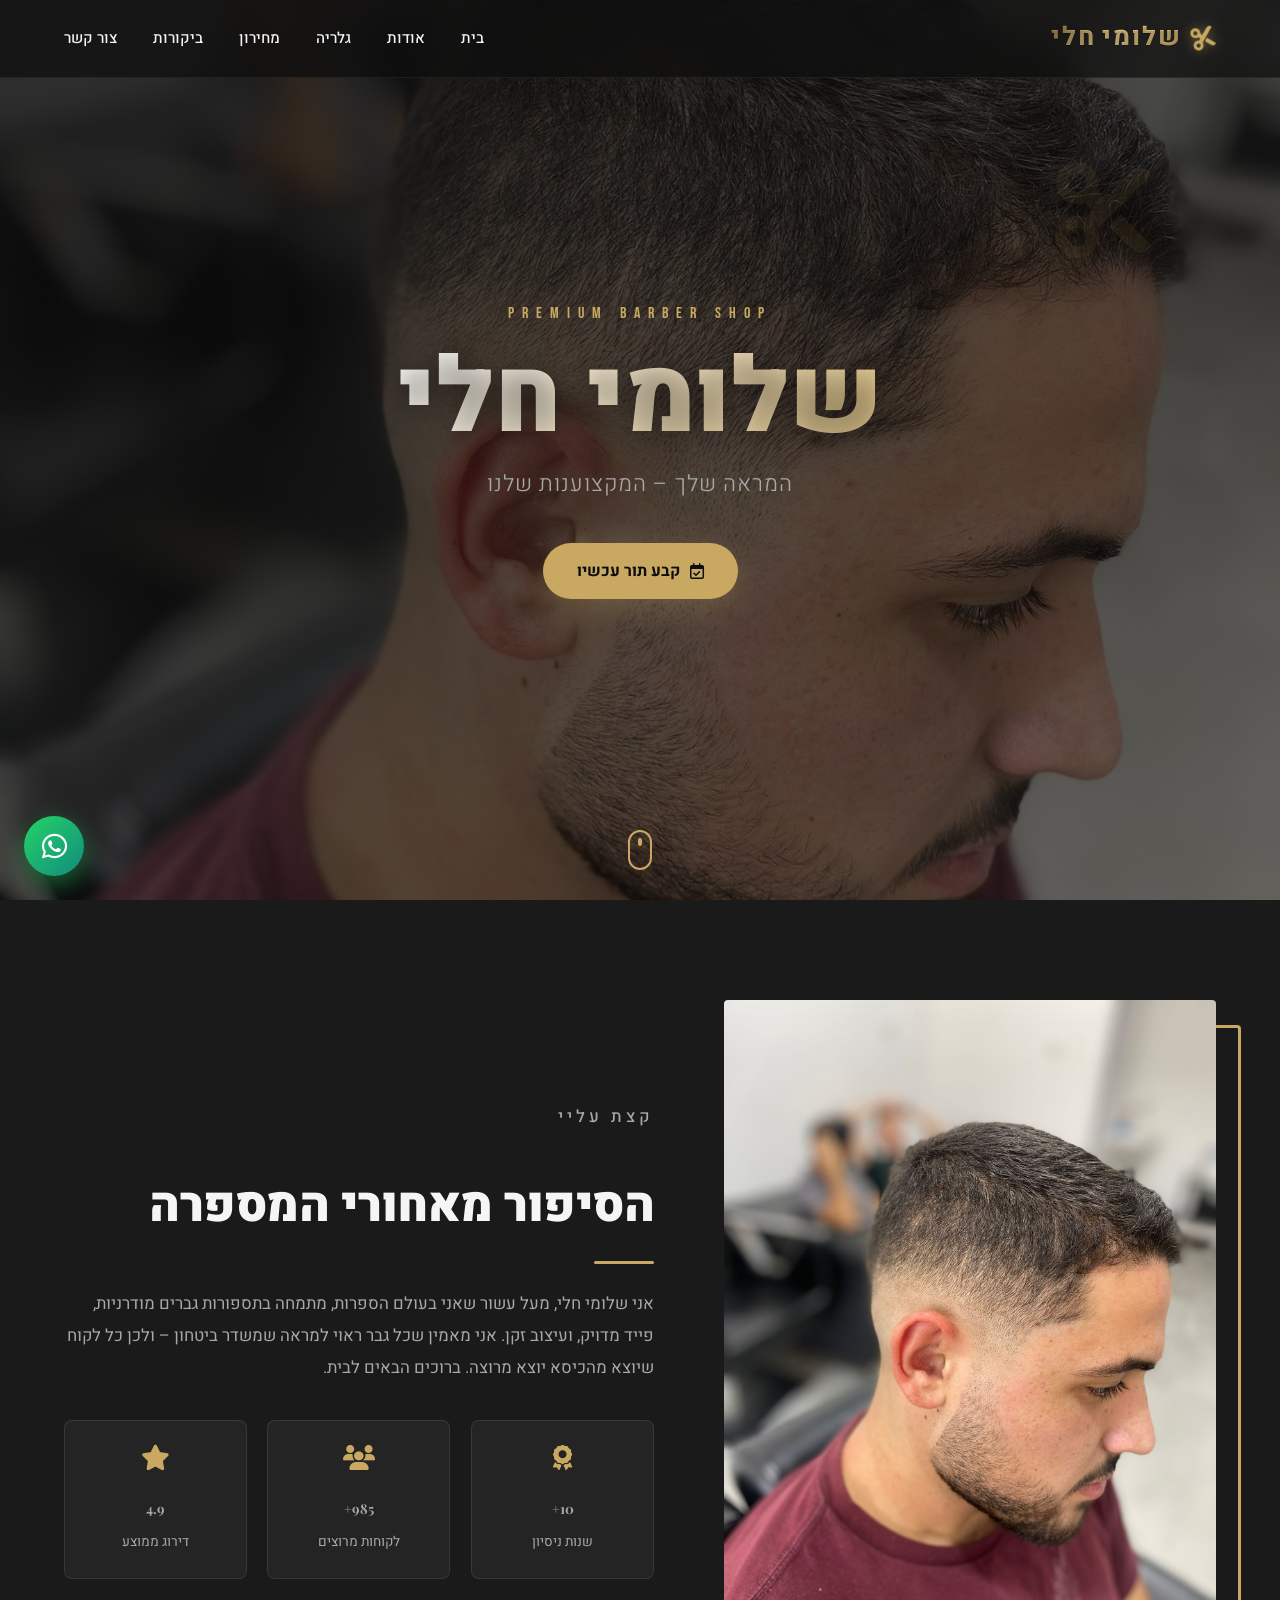
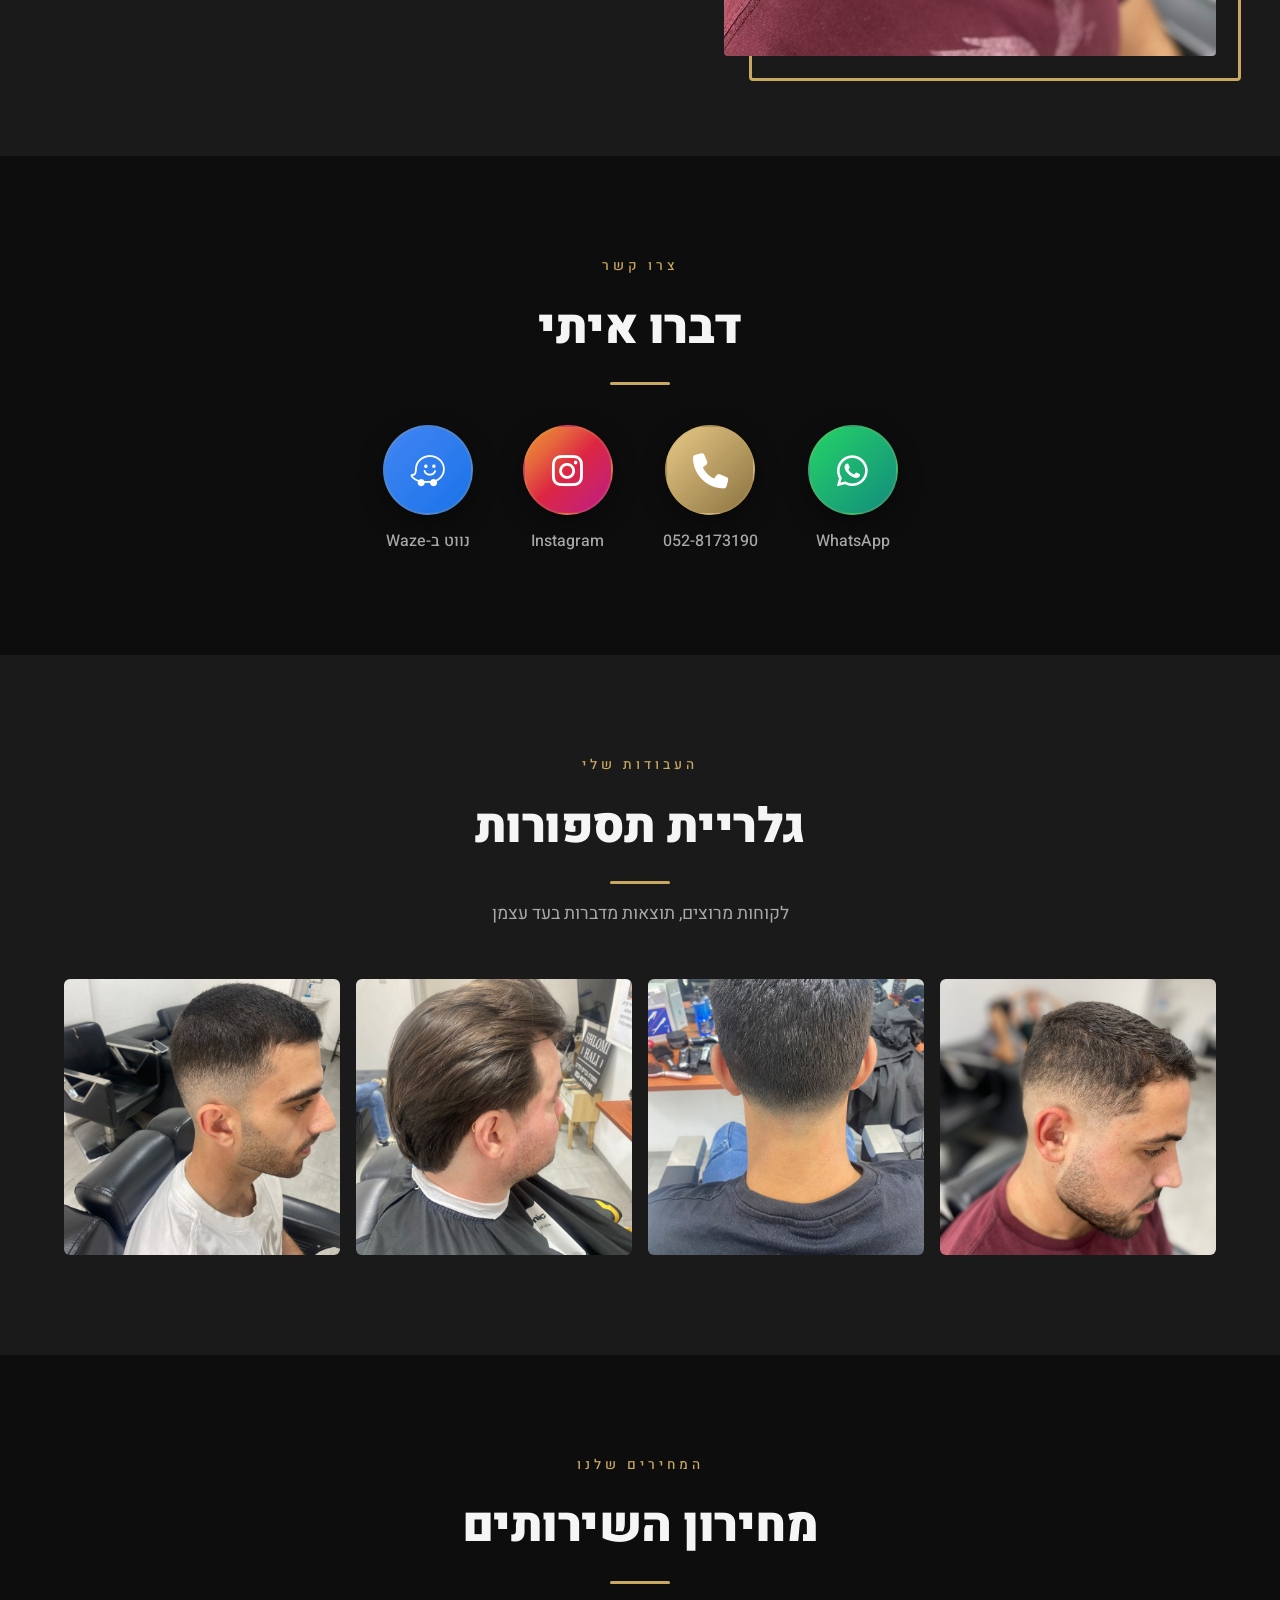
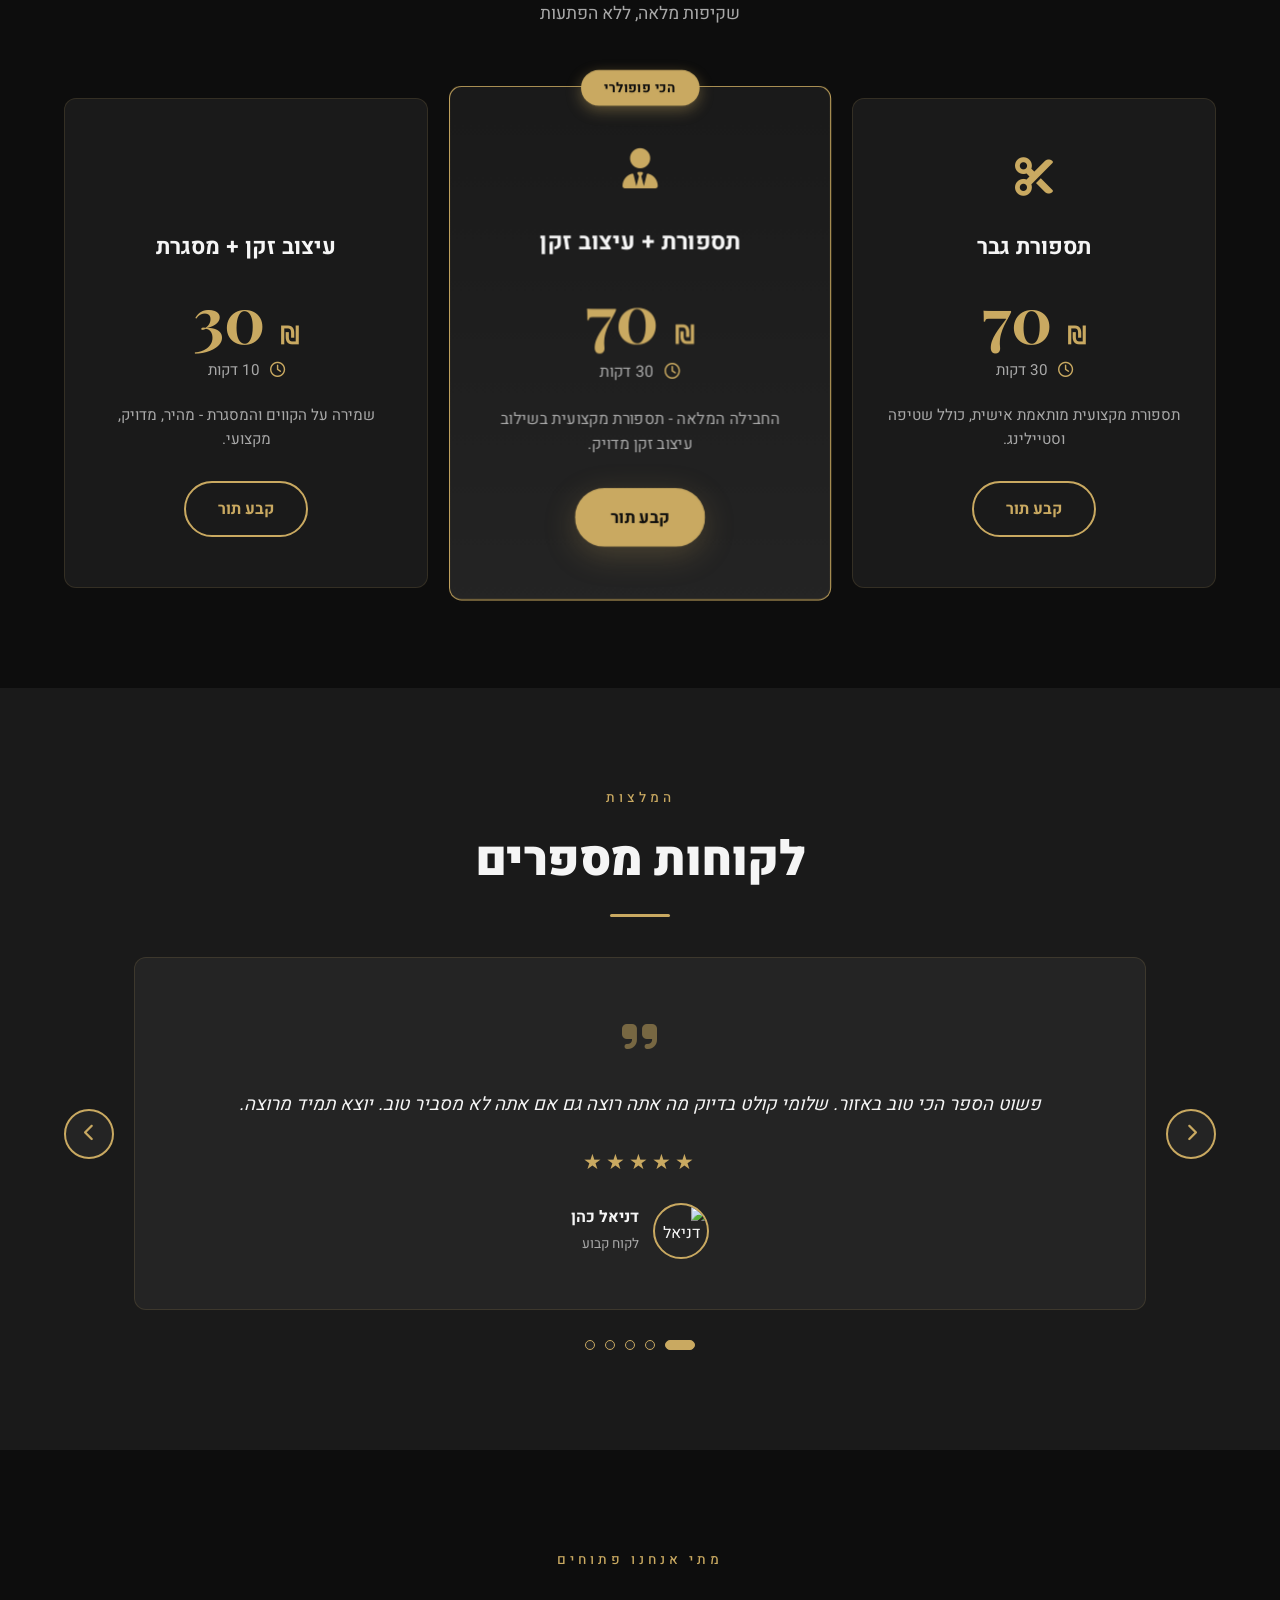
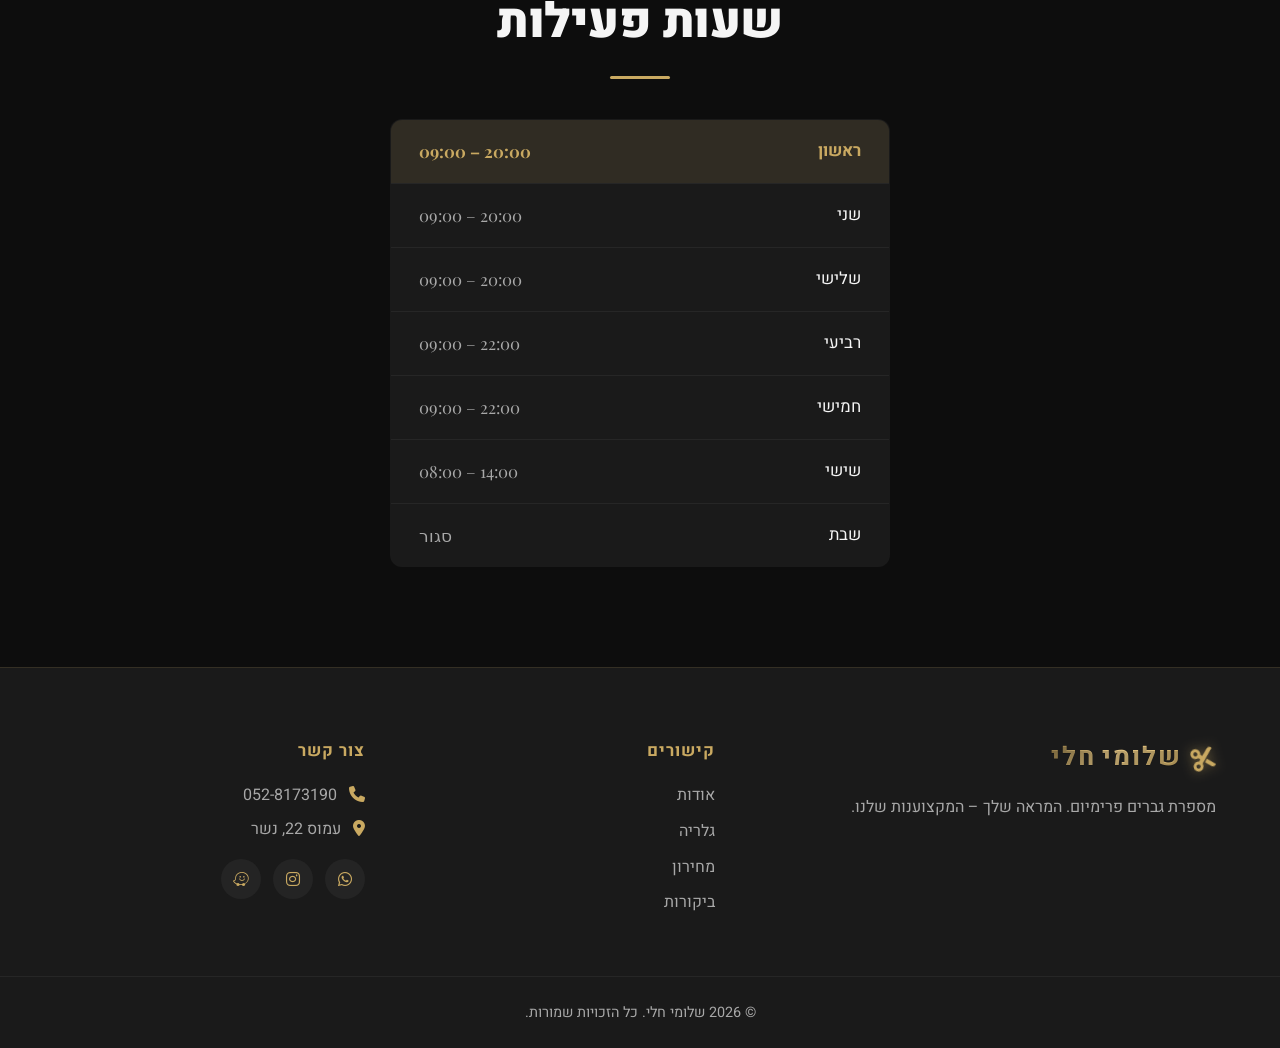
==== commit f1a8e199: "UI fixes and animation upgrade - Fix hours table RTL rendering (direction: ltr on time cells) - Fix " ====
--- a/index.html
+++ b/index.html
@@ -18,6 +18,8 @@
     <link rel="stylesheet" href="Style/responsive.css">
 </head>
 <body>
+
+    <div class="scroll-progress" id="scrollProgress"></div>
 
     <!-- ========== NAVBAR ========== -->
     <nav class="navbar" id="navbar">
@@ -383,23 +385,61 @@
     <script type="module">
         try {
             const { db, FIREBASE_READY } = await import('./JS/firebase-config.js');
-            const { collection, addDoc, serverTimestamp } =
-                await import('https://www.gstatic.com/firebasejs/10.13.0/firebase-firestore.js');
+            const {
+                collection, addDoc, setDoc, doc, query, where, getDocs,
+                serverTimestamp,
+            } = await import('https://www.gstatic.com/firebasejs/10.13.0/firebase-firestore.js');
+
+            // טעינת המשבצות התפוסות בתאריך נבחר → דיווח חזרה לטופס.
+            window.addEventListener('booking:date-selected', async (e) => {
+                if (!FIREBASE_READY) return;
+                const date = e.detail?.date;
+                if (!date) return;
+                try {
+                    const snap = await getDocs(query(collection(db, 'slots'), where('date', '==', date)));
+                    const takenTimes = snap.docs.map(d => d.data().time);
+                    window.dispatchEvent(new CustomEvent('booking:slots-loaded', {
+                        detail: { date, takenTimes }
+                    }));
+                } catch (err) {
+                    console.error('Slot fetch failed:', err);
+                }
+            });
 
             window.addEventListener('booking:submit', async (e) => {
                 if (!FIREBASE_READY) {
                     console.warn('Firebase not configured — booking saved only via WhatsApp.');
                     return;
                 }
+                const data = e.detail;
+                const slotId = `${data.date}_${data.time}`;
+                try {
+                    // נעילת המשבצת קודם — אם הדוק קיים, ה-create הופך ל-update וייכשל לפי הכללים.
+                    await setDoc(doc(db, 'slots', slotId), {
+                        date: data.date,
+                        time: data.time,
+                        createdAt: serverTimestamp(),
+                    });
+                } catch (err) {
+                    console.warn('Slot already taken or write failed:', err.message);
+                    window.dispatchEvent(new CustomEvent('booking:result', {
+                        detail: { ok: false, reason: 'slot-taken' }
+                    }));
+                    return;
+                }
                 try {
                     await addDoc(collection(db, 'bookings'), {
-                        ...e.detail,
+                        ...data,
                         createdAt: serverTimestamp(),
                         status: 'pending',
                         payment: { status: 'unpaid', method: null, amount: null, paidAt: null },
                     });
+                    window.dispatchEvent(new CustomEvent('booking:result', { detail: { ok: true } }));
                 } catch (err) {
                     console.error('Firestore write failed:', err);
+                    window.dispatchEvent(new CustomEvent('booking:result', {
+                        detail: { ok: false, reason: 'write-failed' }
+                    }));
                 }
             });
         } catch (err) {
--- a/Style/style.css
+++ b/Style/style.css
@@ -502,6 +502,8 @@
     font-weight: 700;
     line-height: 1;
     margin-bottom: 8px;
+    direction: ltr; /* force LTR: "70 ₪" not "₪ 70" */
+    unicode-bidi: isolate;
 }
 .price span { font-size: 1.5rem; }
 .duration {
@@ -648,7 +650,12 @@
     font-size: 1.05rem;
 }
 .hours-table td:first-child { text-align: right; }
-.hours-table td:last-child { text-align: left; color: var(--text-muted); font-family: var(--font-elegant); }
+.hours-table td:last-child {
+    text-align: left;
+    color: var(--text-muted);
+    font-family: var(--font-elegant);
+    direction: ltr; /* force LTR so "09:00 – 20:00" doesn't flip in RTL page */
+}
 .hours-table tr.today td:last-child { color: var(--gold); }
 
 /* ========== FOOTER ========== */
@@ -987,3 +994,104 @@
     from { opacity: 0; transform: translateY(40px); }
     to { opacity: 1; transform: translateY(0); }
 }
+
+/* ---- Section title underline grows on reveal ---- */
+.reveal .section-title::after { width: 0; transition: width 0.8s ease 0.6s; }
+.reveal.visible .section-title::after { width: 60px; }
+
+/* ---- Hero children stagger (parent animation removed, children animated) ---- */
+.hero-content { animation: none; }
+.hero-pretitle { animation: fadeInUp 0.7s ease both 0s; }
+.hero-title    { animation: fadeInUp 0.7s ease both 0.18s; }
+.hero-subtitle { animation: fadeInUp 0.7s ease both 0.36s; }
+.hero-content > .btn { animation: fadeInUp 0.7s ease both 0.54s; }
+
+/* ---- Price cards bounce-in stagger when section reveals ---- */
+@keyframes cardPop {
+    0%   { transform: scale(0.88) translateY(20px); }
+    65%  { transform: scale(1.03) translateY(-4px); }
+    100% { transform: scale(1)    translateY(0); }
+}
+@keyframes cardPopFeatured {
+    0%   { transform: scale(0.92) translateY(20px); }
+    65%  { transform: scale(1.08) translateY(-4px); }
+    100% { transform: scale(1.05) translateY(0); }
+}
+.pricing.visible .price-card { animation: cardPop 0.55s cubic-bezier(0.34, 1.56, 0.64, 1); }
+.pricing.visible .price-card.featured { animation: cardPopFeatured 0.55s cubic-bezier(0.34, 1.56, 0.64, 1); }
+.pricing.visible .price-card:nth-child(1) { animation-delay: 0.1s; }
+.pricing.visible .price-card:nth-child(2) { animation-delay: 0.25s; }
+.pricing.visible .price-card:nth-child(3) { animation-delay: 0.4s; }
+
+/* ---- Featured card continuous glow pulse ---- */
+@keyframes featuredGlow {
+    0%, 100% { box-shadow: 0 0 20px rgba(201,169,97,0.25), 0 20px 50px rgba(0,0,0,0.4); }
+    50%       { box-shadow: 0 0 45px rgba(232,201,135,0.55), 0 20px 50px rgba(0,0,0,0.4); }
+}
+.price-card.featured { animation: featuredGlow 3s ease-in-out infinite; }
+.pricing.visible .price-card.featured { animation: cardPopFeatured 0.55s cubic-bezier(0.34, 1.56, 0.64, 1) 0.25s, featuredGlow 3s ease-in-out 1s infinite; }
+
+/* ---- Badges stagger in about ---- */
+@keyframes badgePop {
+    0%   { opacity: 0; transform: scale(0.8) translateY(16px); }
+    70%  { opacity: 1; transform: scale(1.06) translateY(-3px); }
+    100% { opacity: 1; transform: scale(1) translateY(0); }
+}
+.about.visible .badge { animation: badgePop 0.5s cubic-bezier(0.34, 1.56, 0.64, 1) both; }
+.about.visible .badge:nth-child(1) { animation-delay: 0.4s; }
+.about.visible .badge:nth-child(2) { animation-delay: 0.55s; }
+.about.visible .badge:nth-child(3) { animation-delay: 0.7s; }
+
+/* ---- Contact icons stagger ---- */
+.contact-icons.visible .contact-icon {
+    animation: badgePop 0.5s cubic-bezier(0.34, 1.56, 0.64, 1) both;
+}
+.contact-icons.visible .contact-icon:nth-child(1) { animation-delay: 0.1s; }
+.contact-icons.visible .contact-icon:nth-child(2) { animation-delay: 0.22s; }
+.contact-icons.visible .contact-icon:nth-child(3) { animation-delay: 0.34s; }
+.contact-icons.visible .contact-icon:nth-child(4) { animation-delay: 0.46s; }
+
+/* ---- Hours rows stagger ---- */
+@keyframes rowSlide {
+    from { opacity: 0; transform: translateX(20px); }
+    to   { opacity: 1; transform: translateX(0); }
+}
+.hours.visible .hours-table tr { animation: rowSlide 0.4s ease both; }
+.hours.visible .hours-table tr:nth-child(1) { animation-delay: 0.1s; }
+.hours.visible .hours-table tr:nth-child(2) { animation-delay: 0.17s; }
+.hours.visible .hours-table tr:nth-child(3) { animation-delay: 0.24s; }
+.hours.visible .hours-table tr:nth-child(4) { animation-delay: 0.31s; }
+.hours.visible .hours-table tr:nth-child(5) { animation-delay: 0.38s; }
+.hours.visible .hours-table tr:nth-child(6) { animation-delay: 0.45s; }
+.hours.visible .hours-table tr:nth-child(7) { animation-delay: 0.52s; }
+
+/* ---- Button ripple ---- */
+.btn { overflow: hidden; }
+.btn-ripple {
+    position: absolute;
+    width: 100px;
+    height: 100px;
+    margin-top: -50px;
+    margin-left: -50px;
+    border-radius: 50%;
+    background: rgba(255,255,255,0.28);
+    animation: rippleEffect 0.6s linear forwards;
+    pointer-events: none;
+}
+@keyframes rippleEffect {
+    from { transform: scale(0); opacity: 1; }
+    to   { transform: scale(4); opacity: 0; }
+}
+
+/* ---- Scroll progress bar ---- */
+.scroll-progress {
+    position: fixed;
+    top: 0; left: 0; right: 0;
+    height: 3px;
+    background: linear-gradient(to right, var(--gold-dark), var(--gold-bright));
+    transform-origin: left;
+    transform: scaleX(0);
+    z-index: 1001;
+    transition: transform 0.08s linear;
+    pointer-events: none;
+}
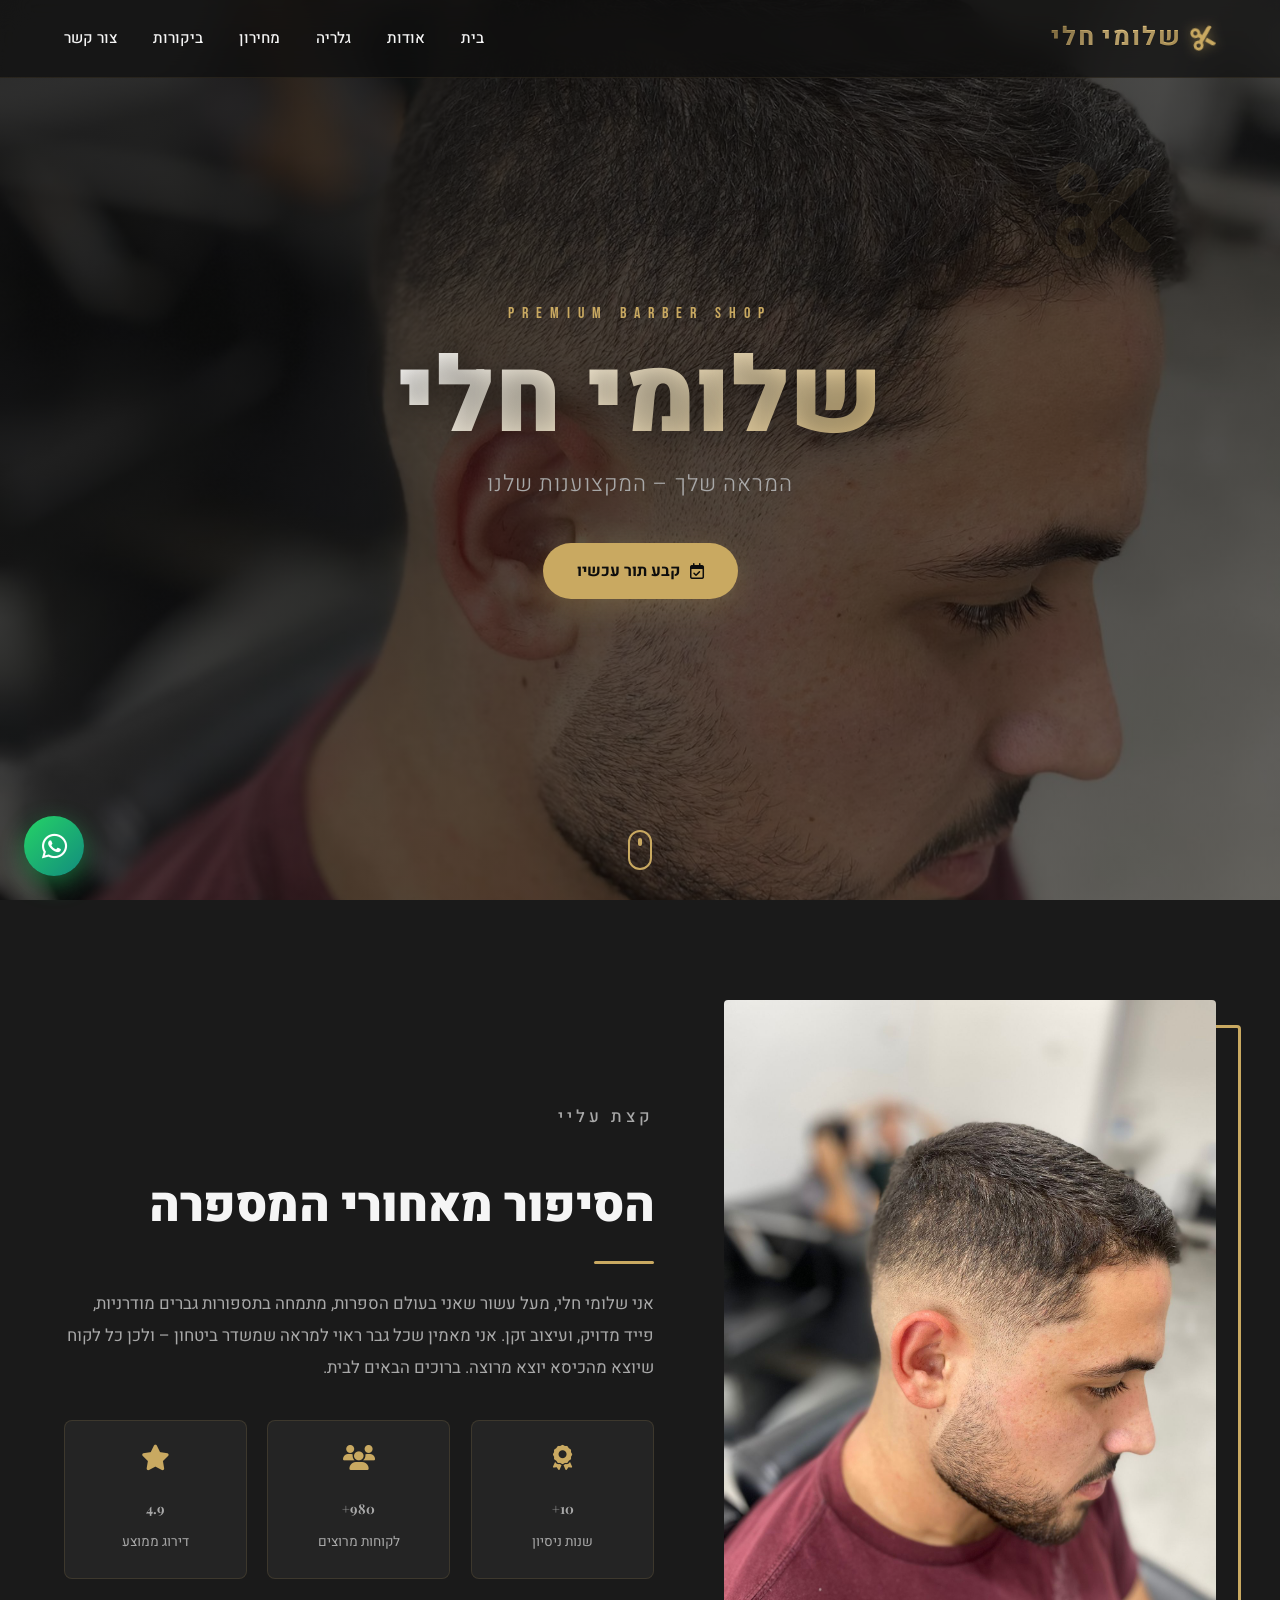
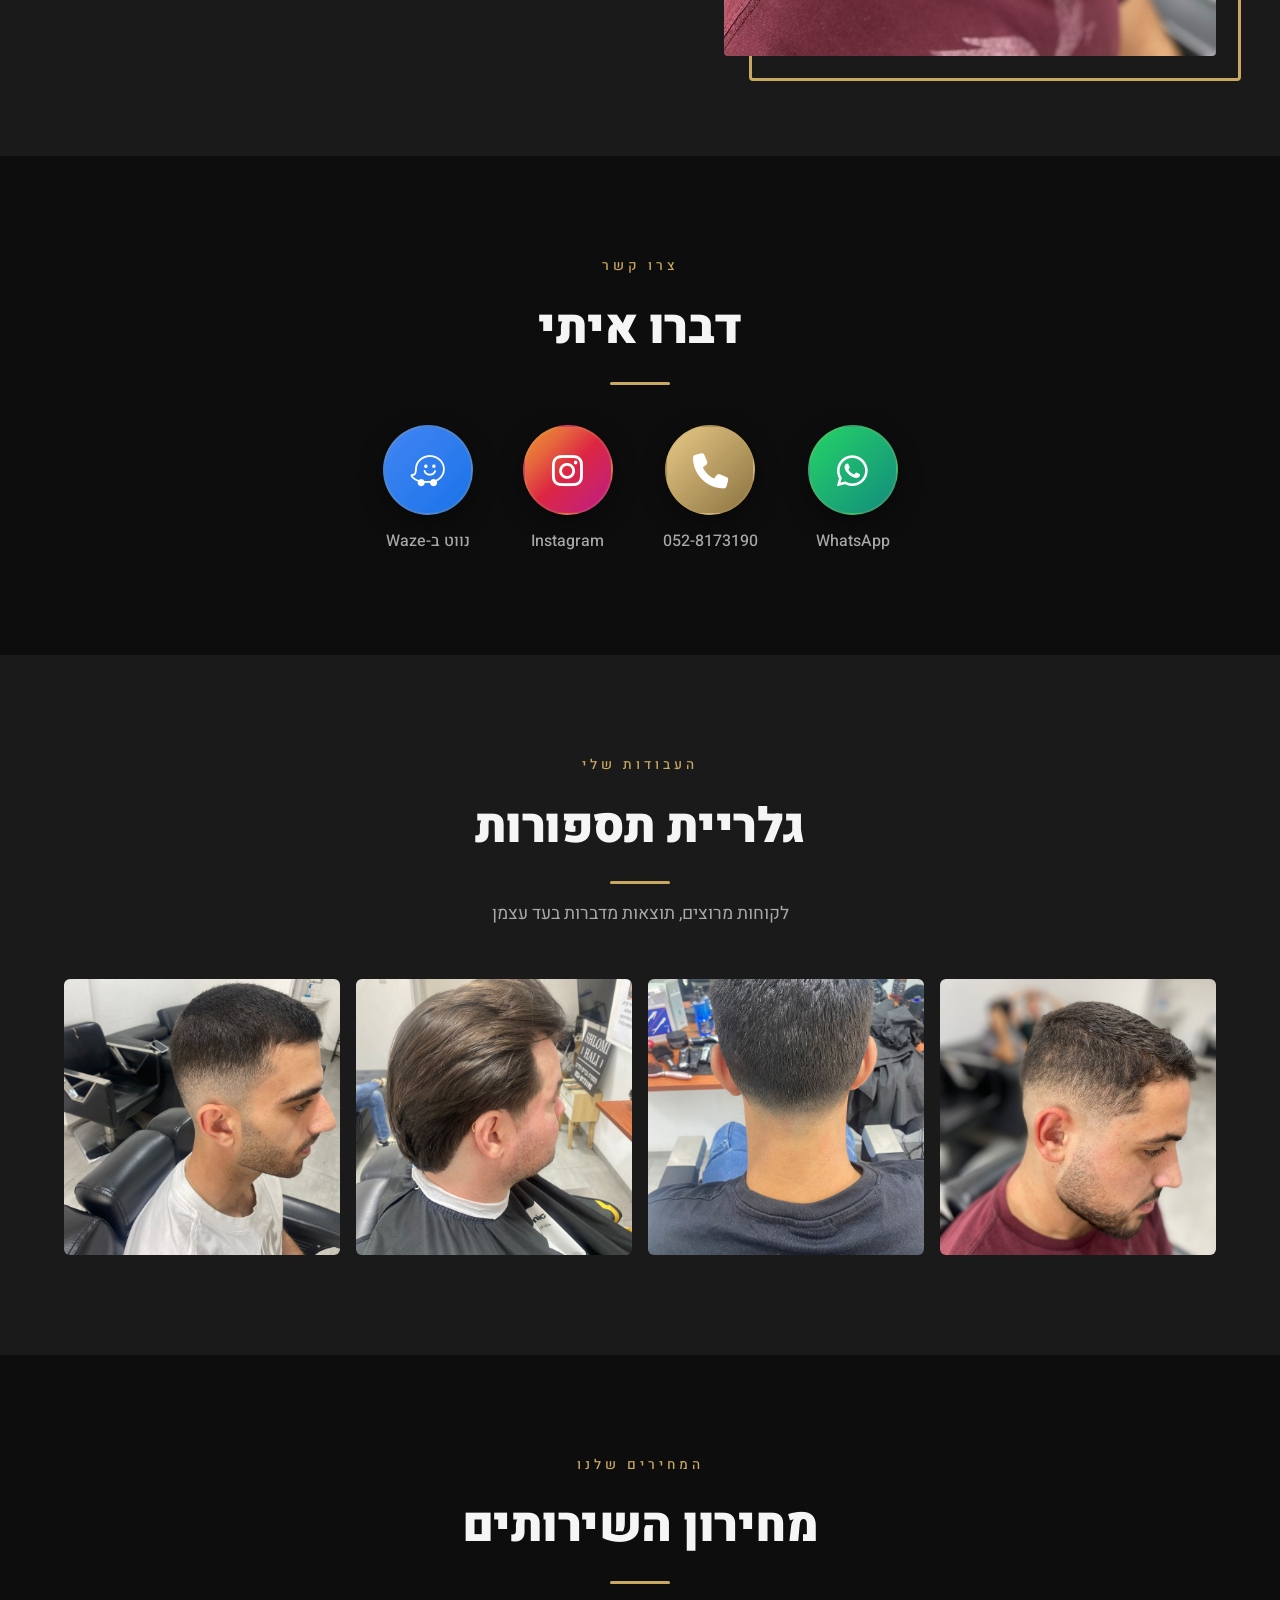
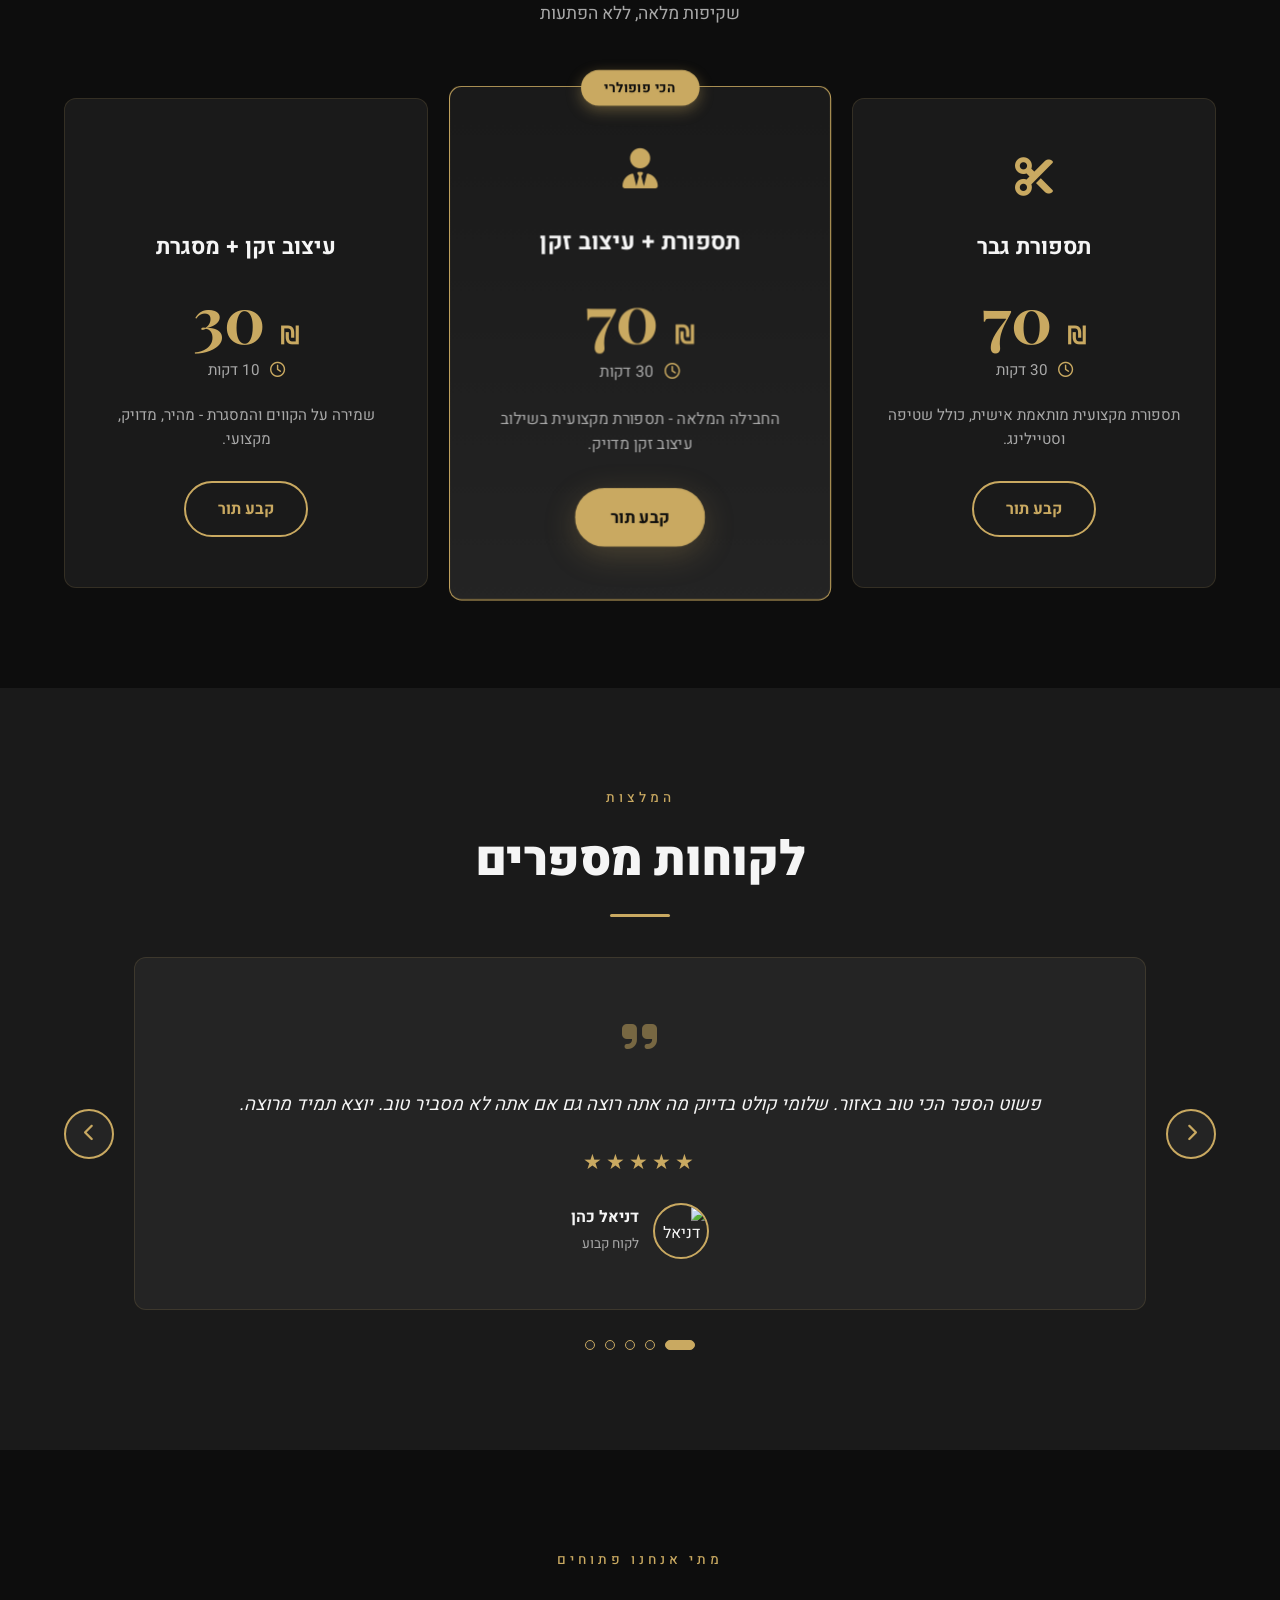
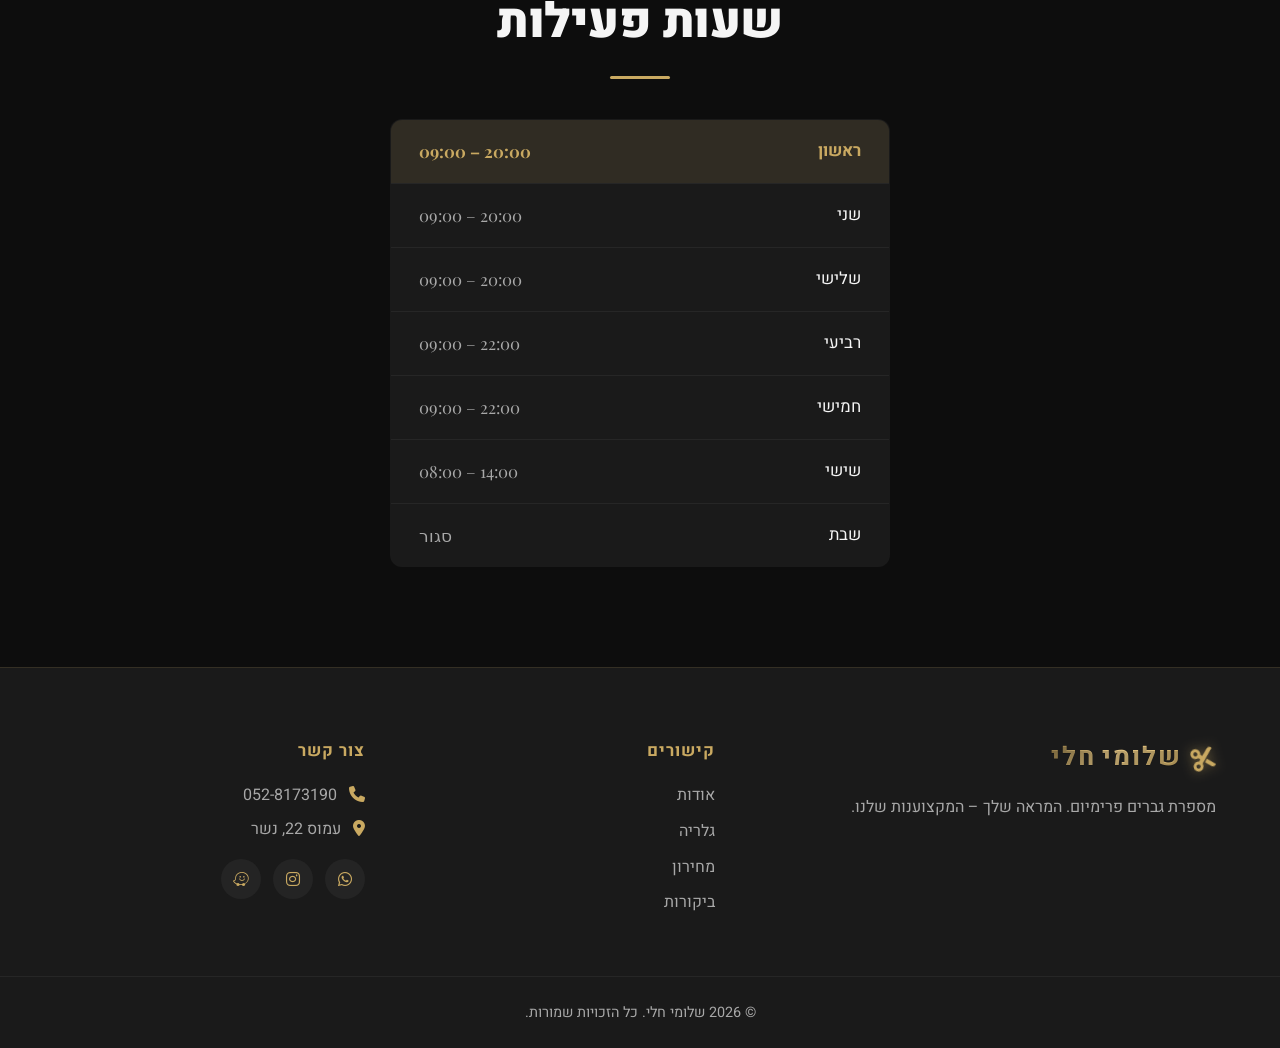
==== commit 60eeef9d: "Remove placeholder text from booking form" ====
--- a/index.html
+++ b/index.html
@@ -328,17 +328,17 @@
                     <div class="form-row">
                         <div class="form-group">
                             <label for="bk-firstname">שם פרטי</label>
-                            <input type="text" id="bk-firstname" name="firstName" required autocomplete="given-name" placeholder="ישראל">
+                            <input type="text" id="bk-firstname" name="firstName" required autocomplete="given-name">
                         </div>
                         <div class="form-group">
                             <label for="bk-lastname">שם משפחה</label>
-                            <input type="text" id="bk-lastname" name="lastName" required autocomplete="family-name" placeholder="ישראלי">
+                            <input type="text" id="bk-lastname" name="lastName" required autocomplete="family-name">
                         </div>
                     </div>
 
                     <div class="form-group">
                         <label for="bk-phone">מספר טלפון</label>
-                        <input type="tel" id="bk-phone" name="phone" required autocomplete="tel" placeholder="050-1234567" pattern="^0\d{1,2}-?\d{7}$">
+                        <input type="tel" id="bk-phone" name="phone" required autocomplete="tel" pattern="^0\d{1,2}-?\d{7}$">
                     </div>
 
                     <div class="form-row">
@@ -357,7 +357,7 @@
 
                     <div class="form-group">
                         <label for="bk-notes">הערות (אופציונלי)</label>
-                        <textarea id="bk-notes" name="notes" rows="3" placeholder="לדוגמה: פייד נמוך, אורך מסוים, וכו'"></textarea>
+                        <textarea id="bk-notes" name="notes" rows="3"></textarea>
                     </div>
 
                     <button type="submit" class="btn btn-gold form-submit">
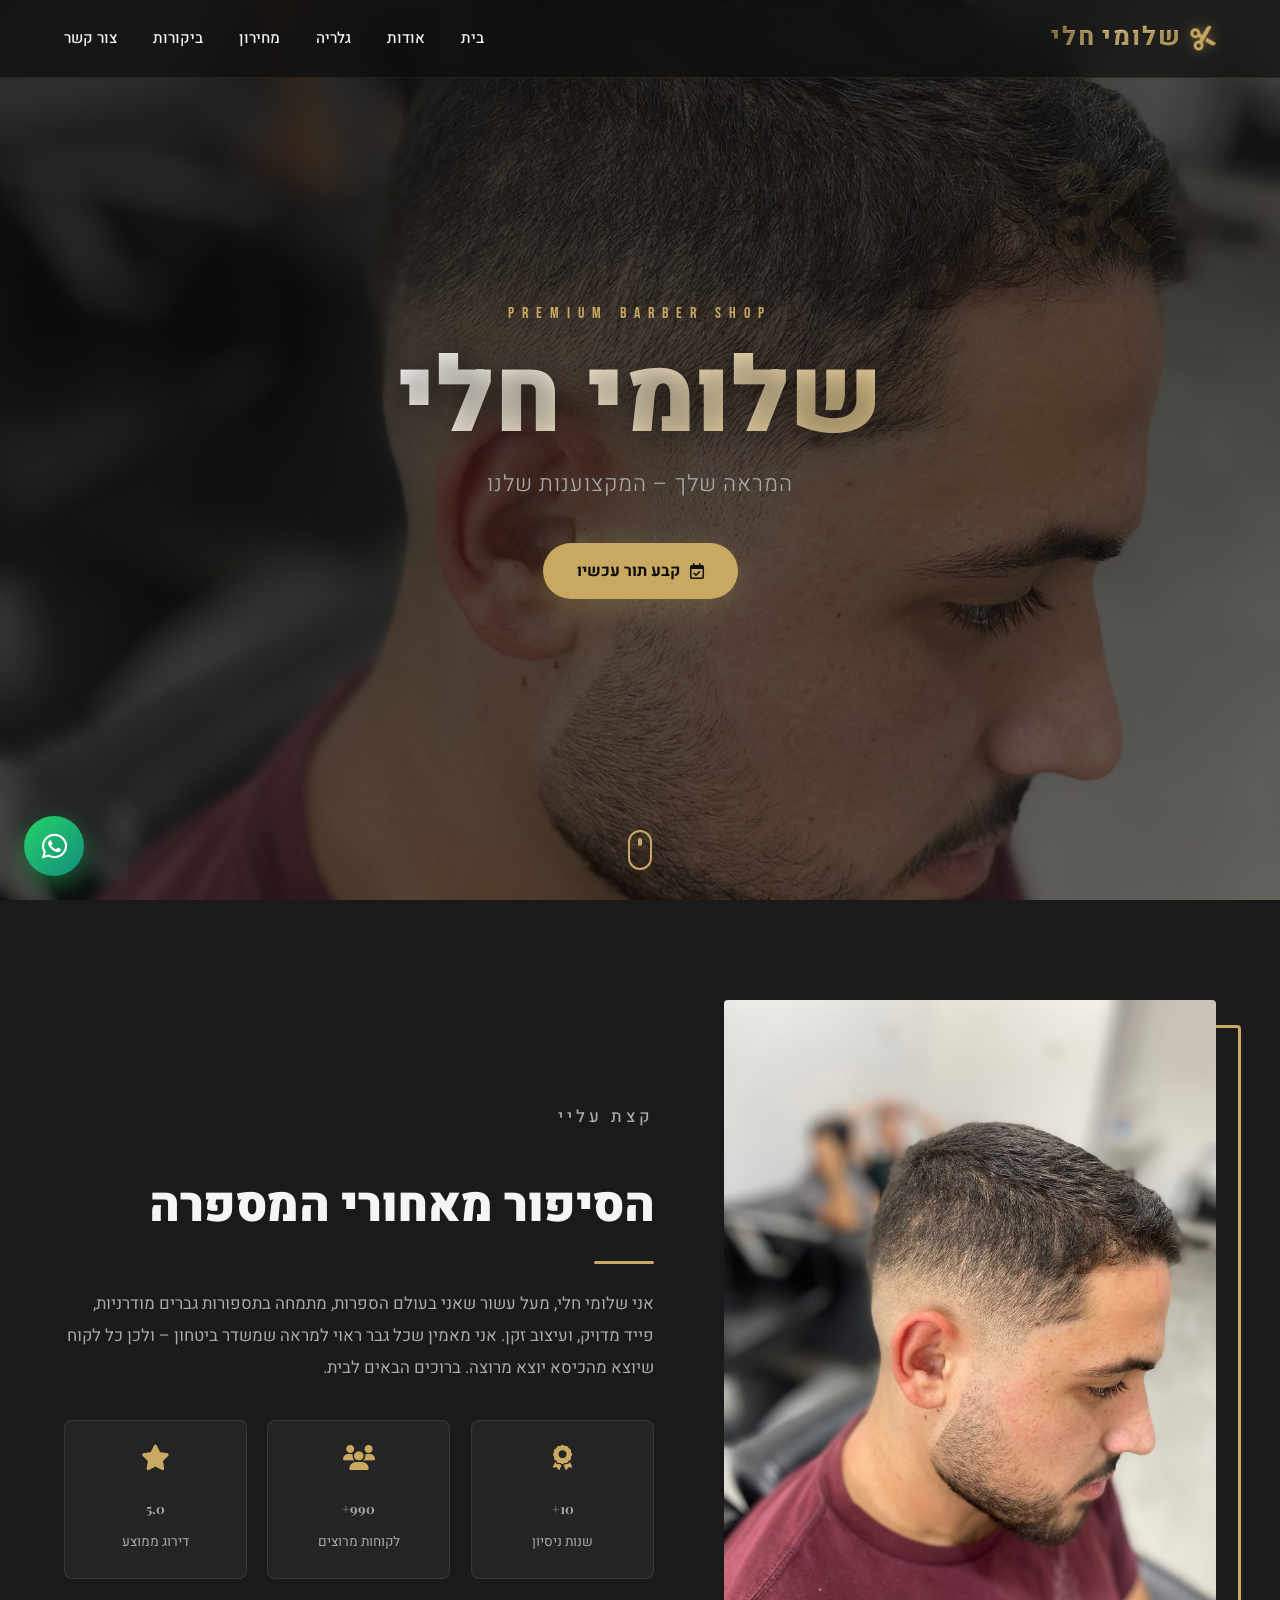
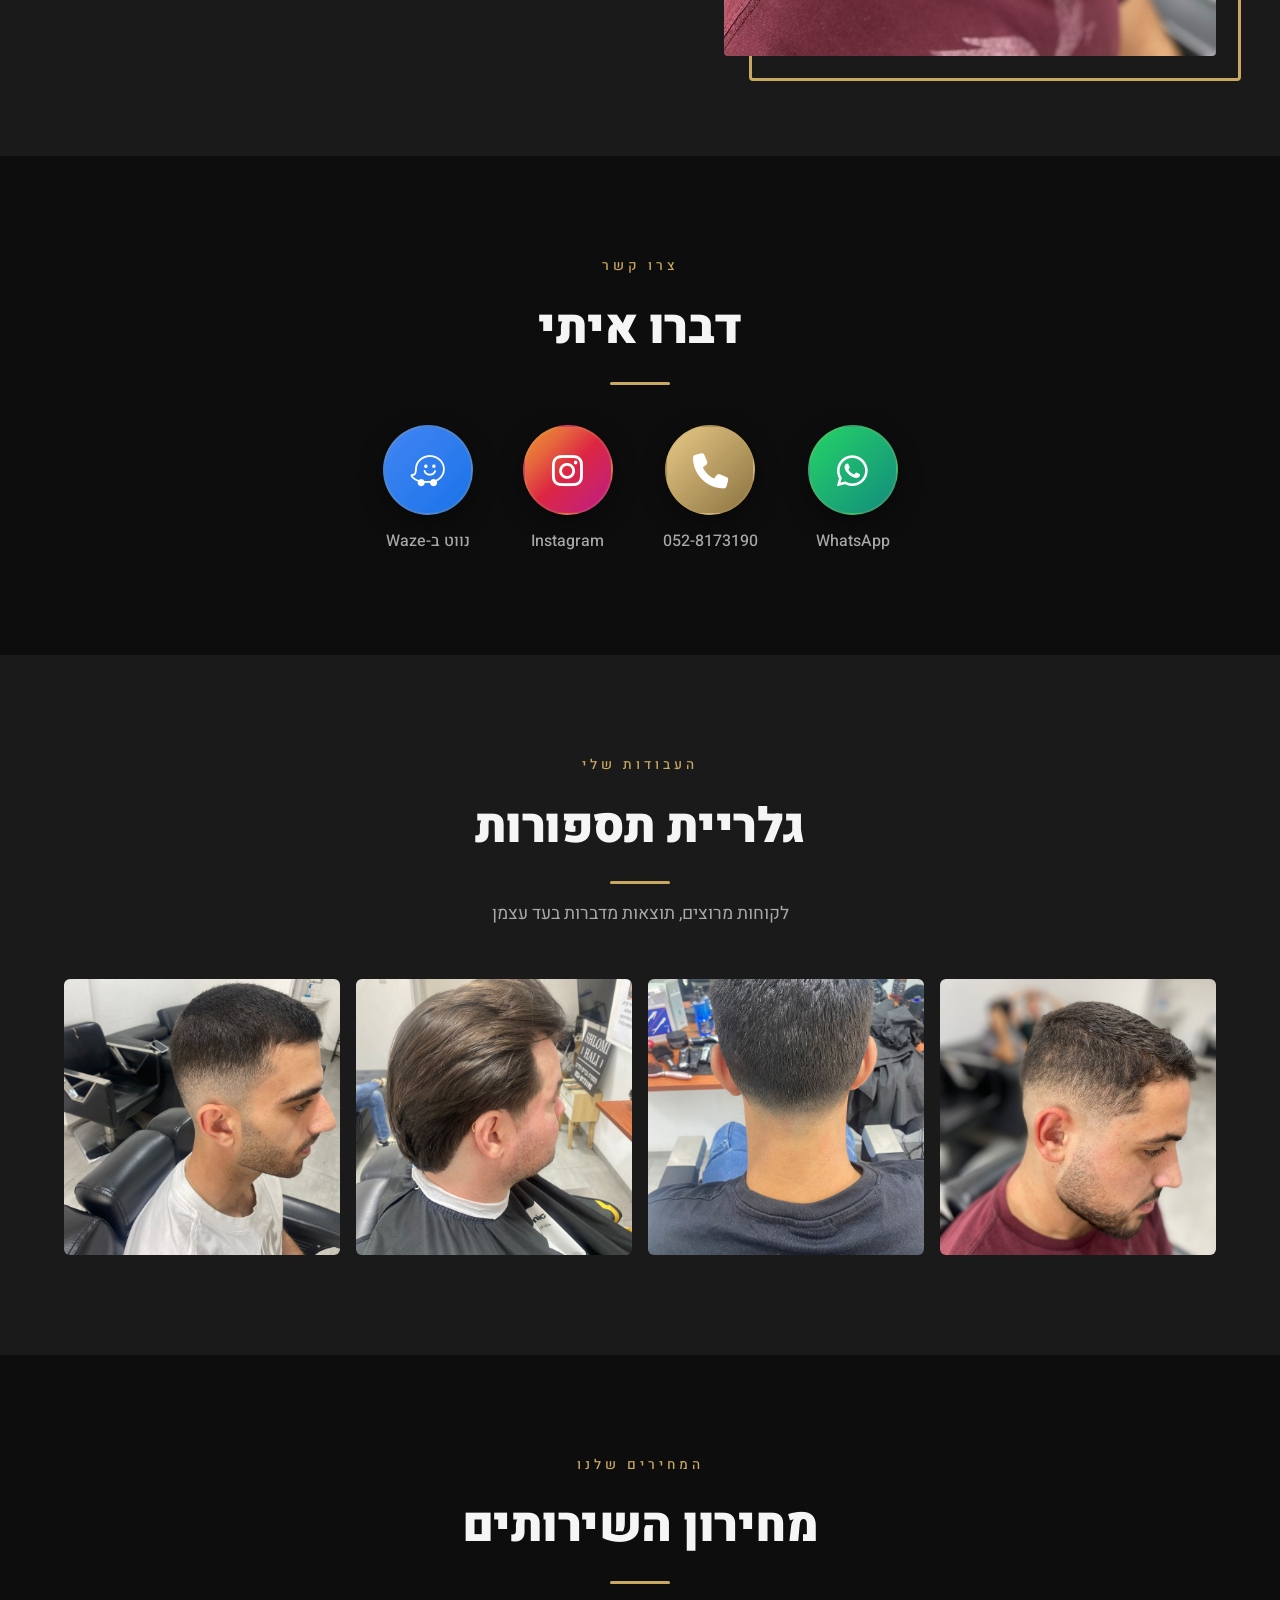
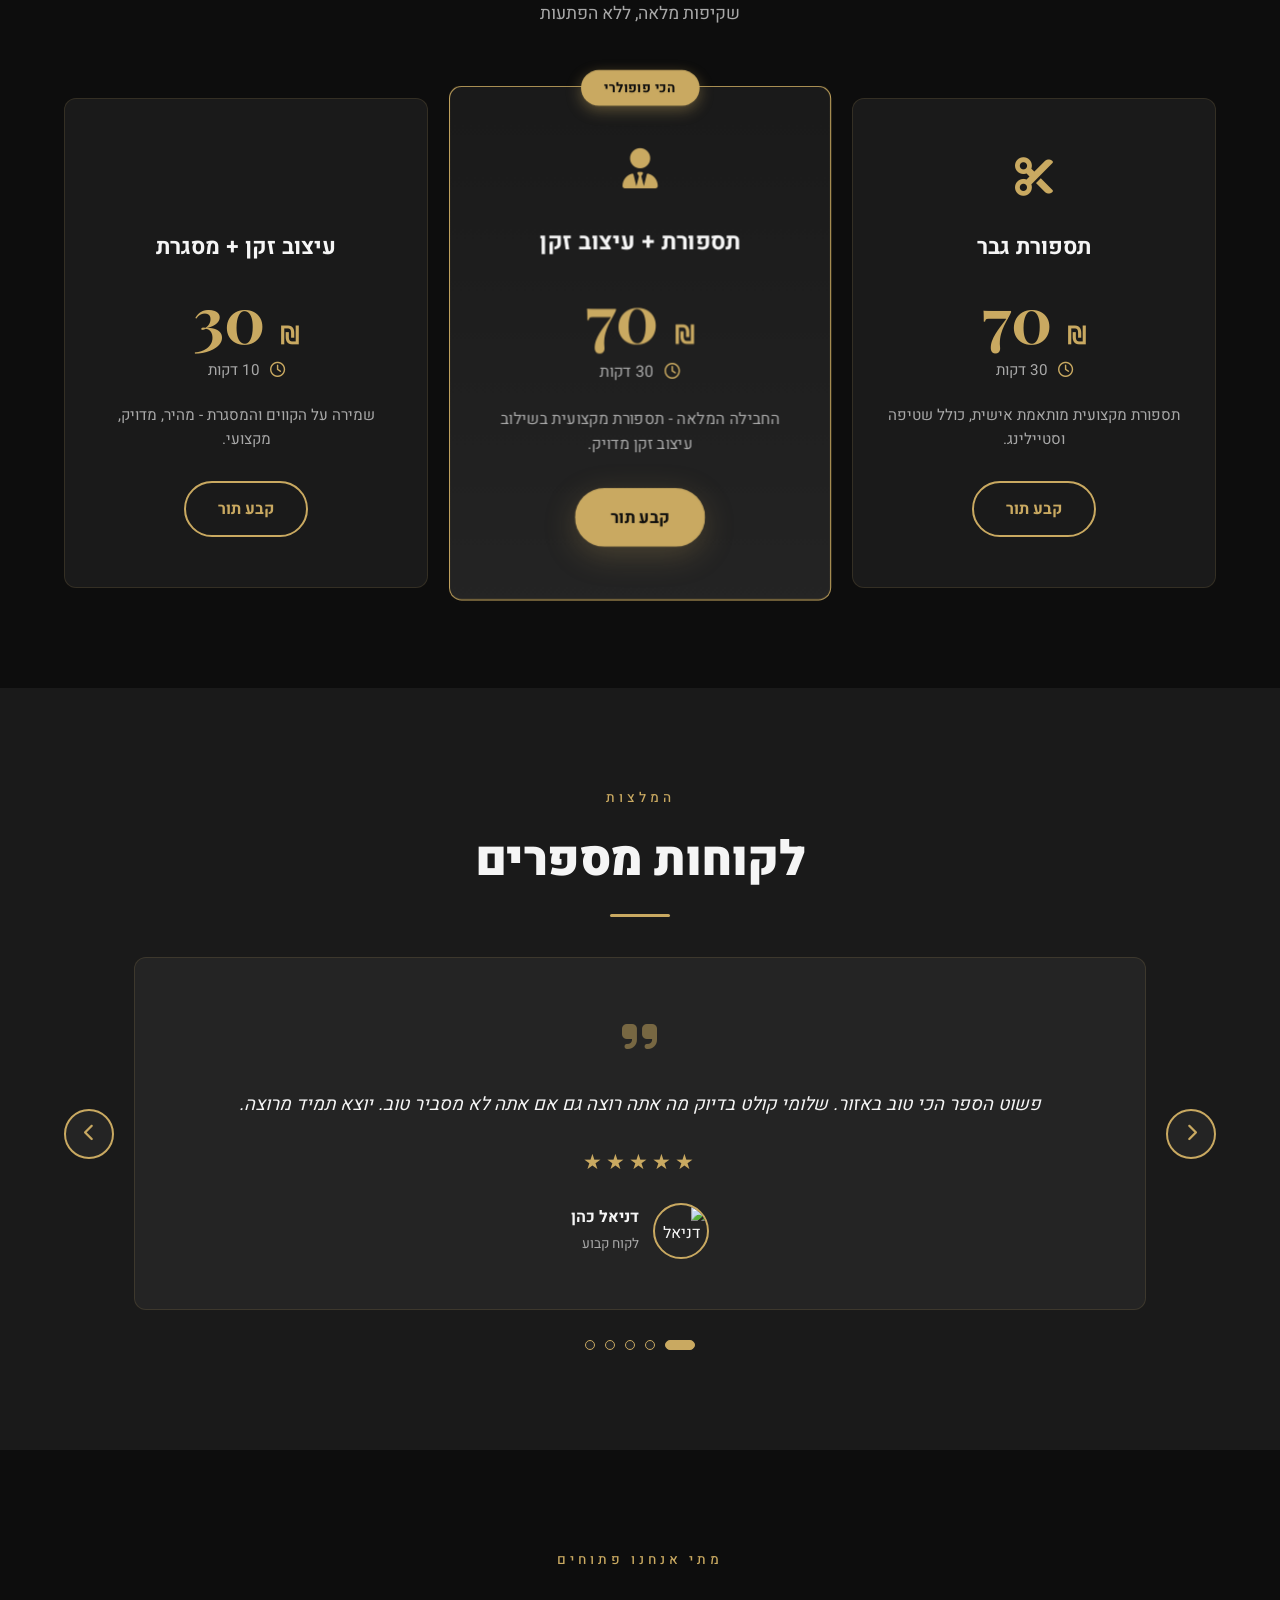
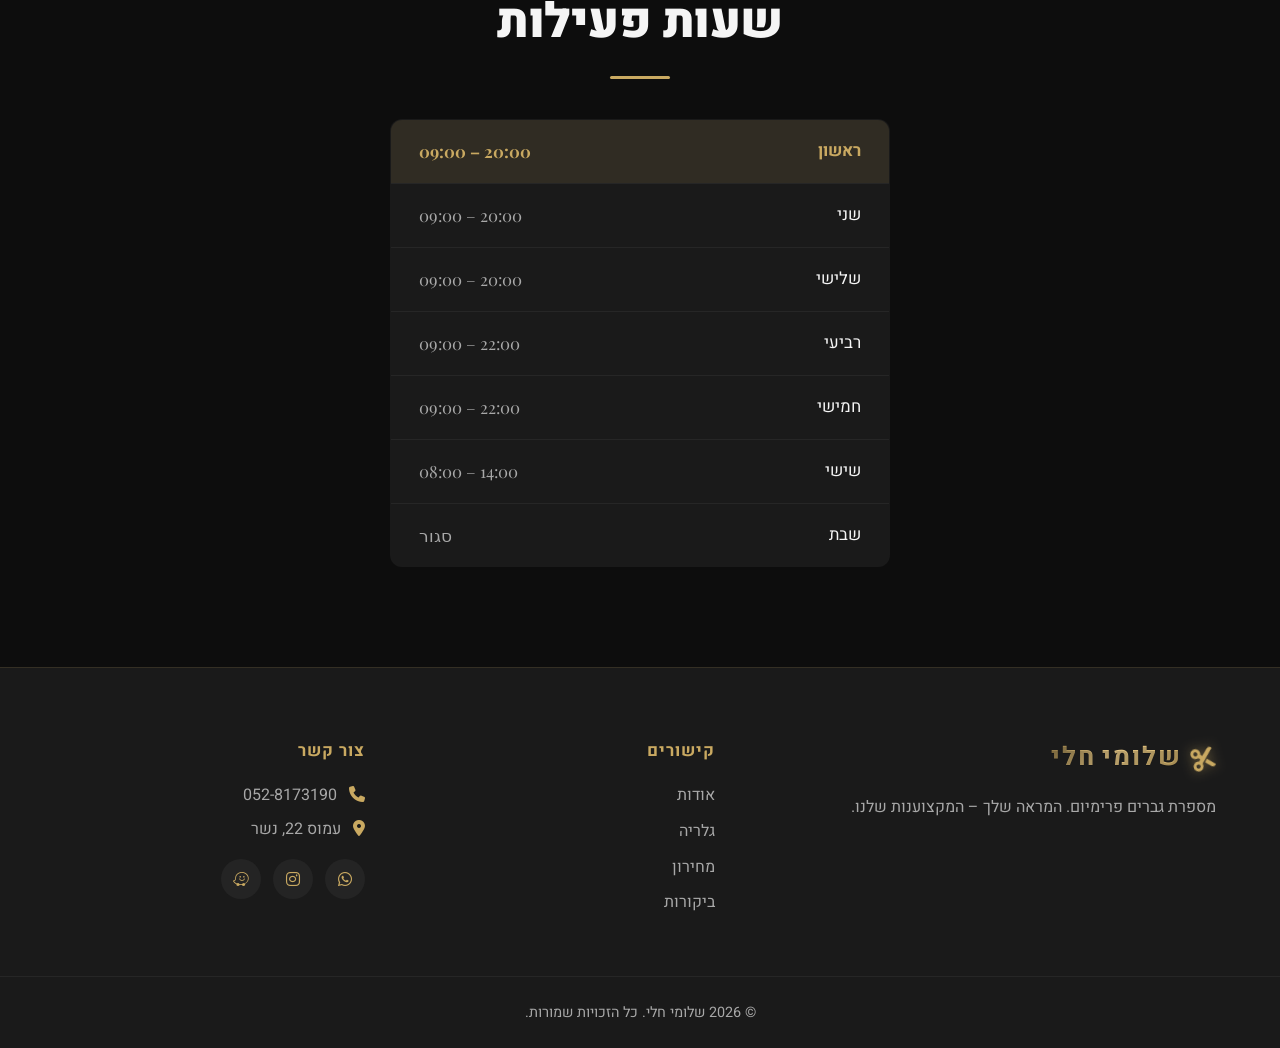
==== commit 0b4a7198: "Add booking approval/rejection flow with browser notifications and WhatsApp" ====
--- a/index.html
+++ b/index.html
@@ -371,8 +371,8 @@
                 <div class="success-icon">
                     <i class="fa-solid fa-circle-check"></i>
                 </div>
-                <h2>התור נשלח בהצלחה!</h2>
-                <p>פתחנו עבורך הודעת ווצאפ עם פרטי התור. שלח אותה כדי לקבל אישור סופי משלומי.</p>
+                <h2>הבקשה נשלחה!</h2>
+                <p>שלומי יחזור אליך בקרוב עם אישור התור 🙏</p>
                 <div class="success-summary" id="successSummary"></div>
                 <button class="btn btn-outline" data-close>סגור</button>
             </div>
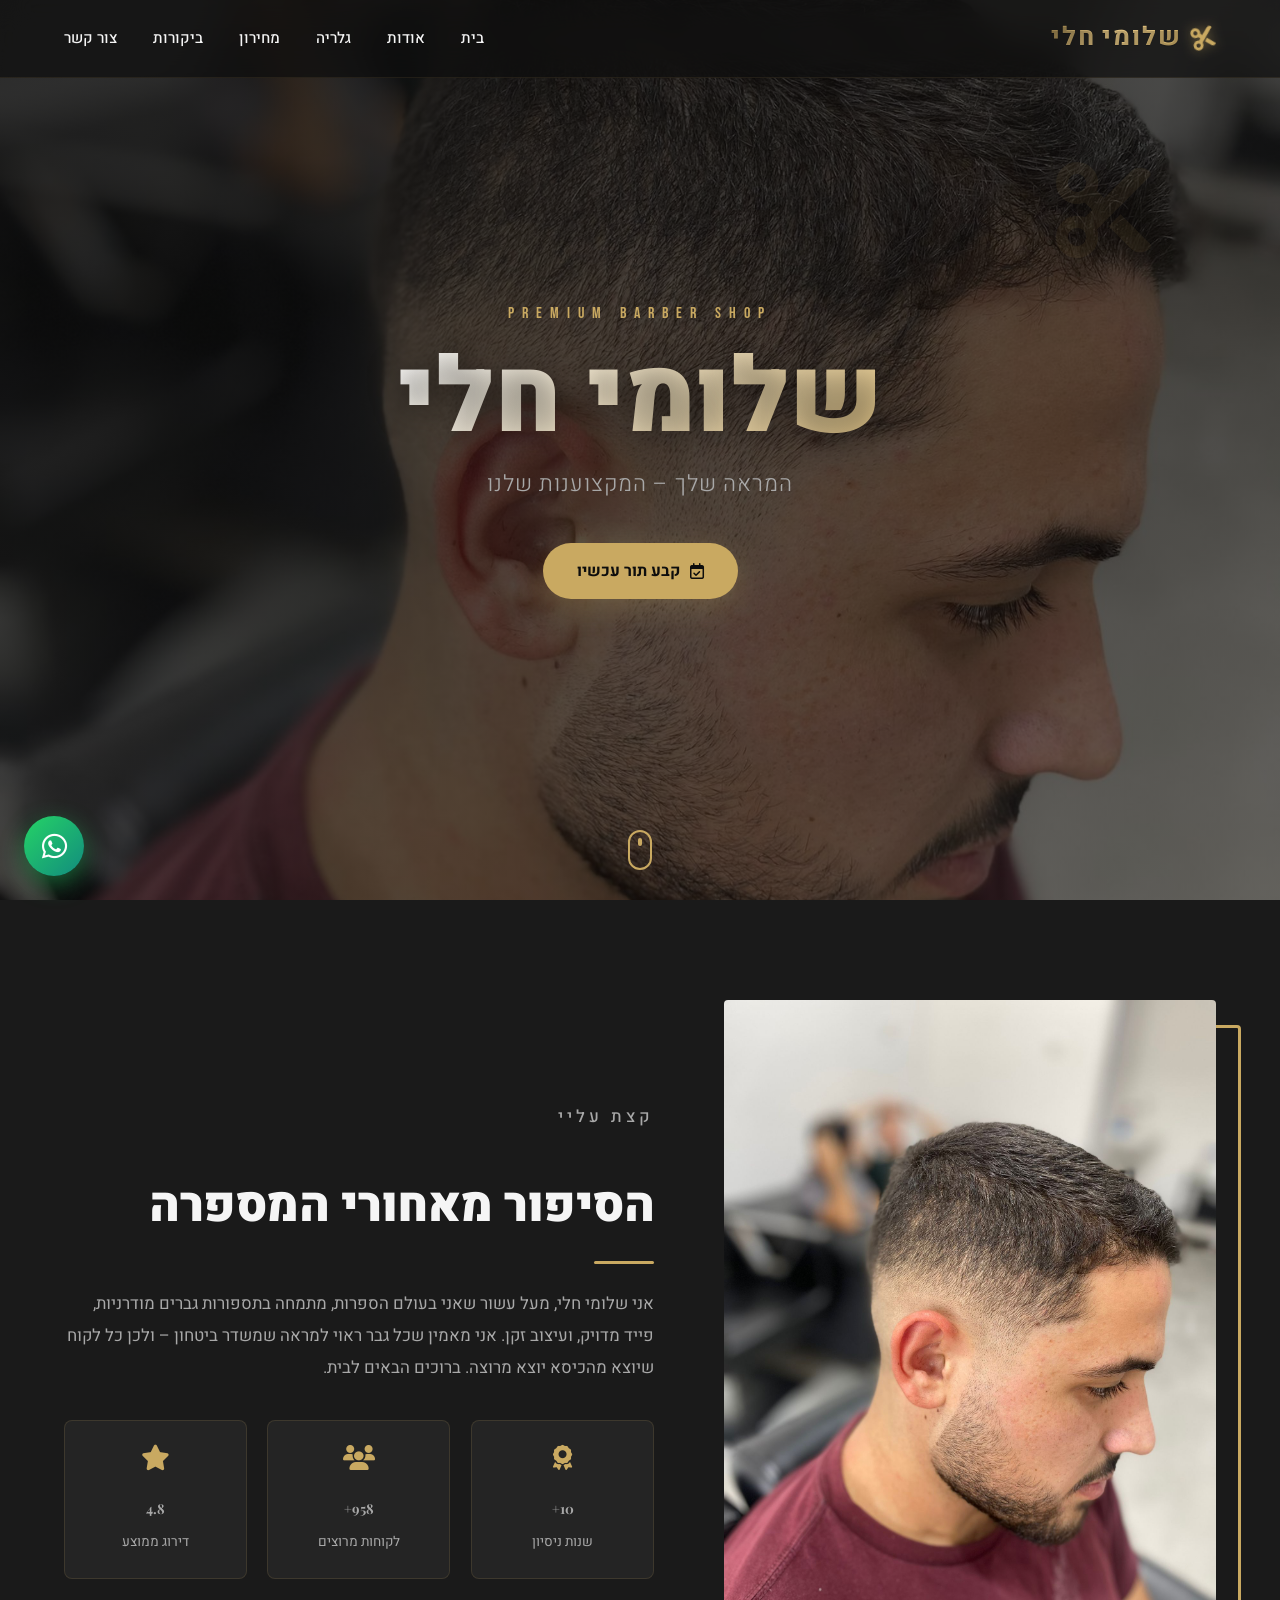
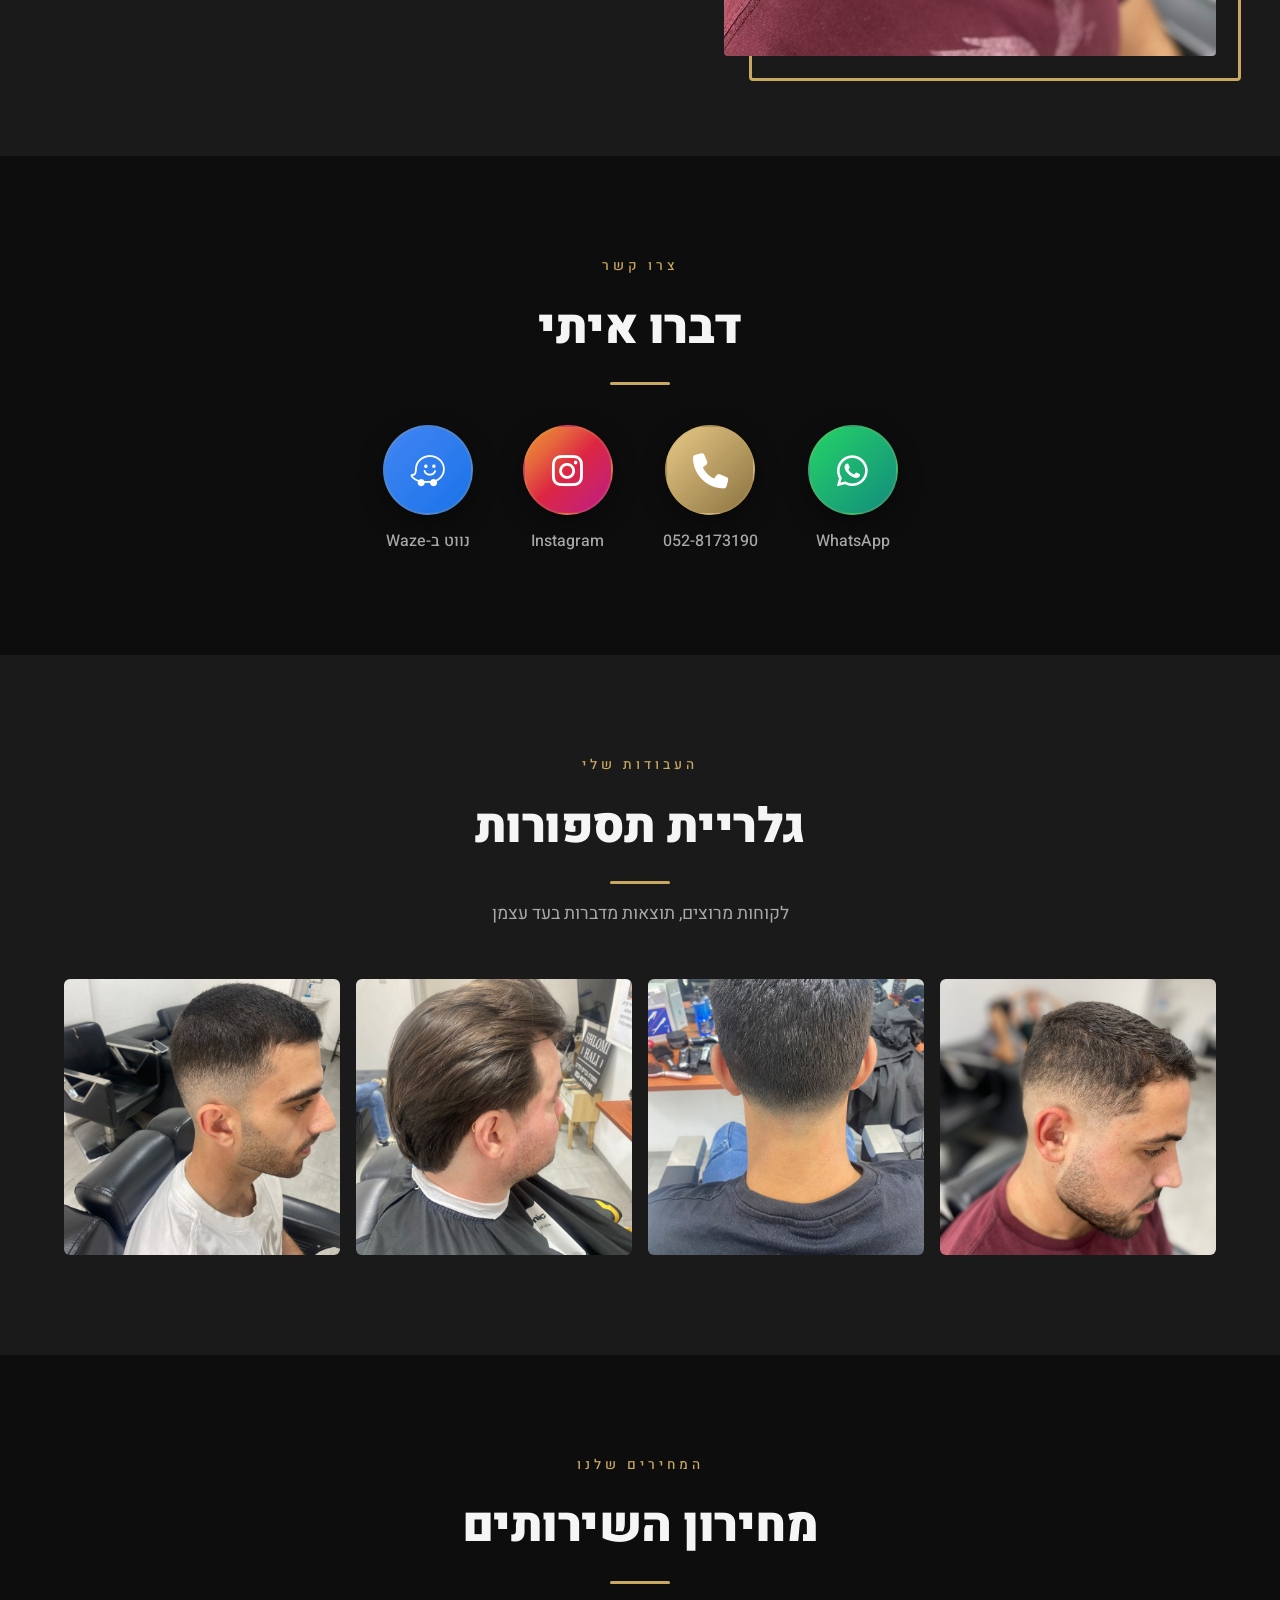
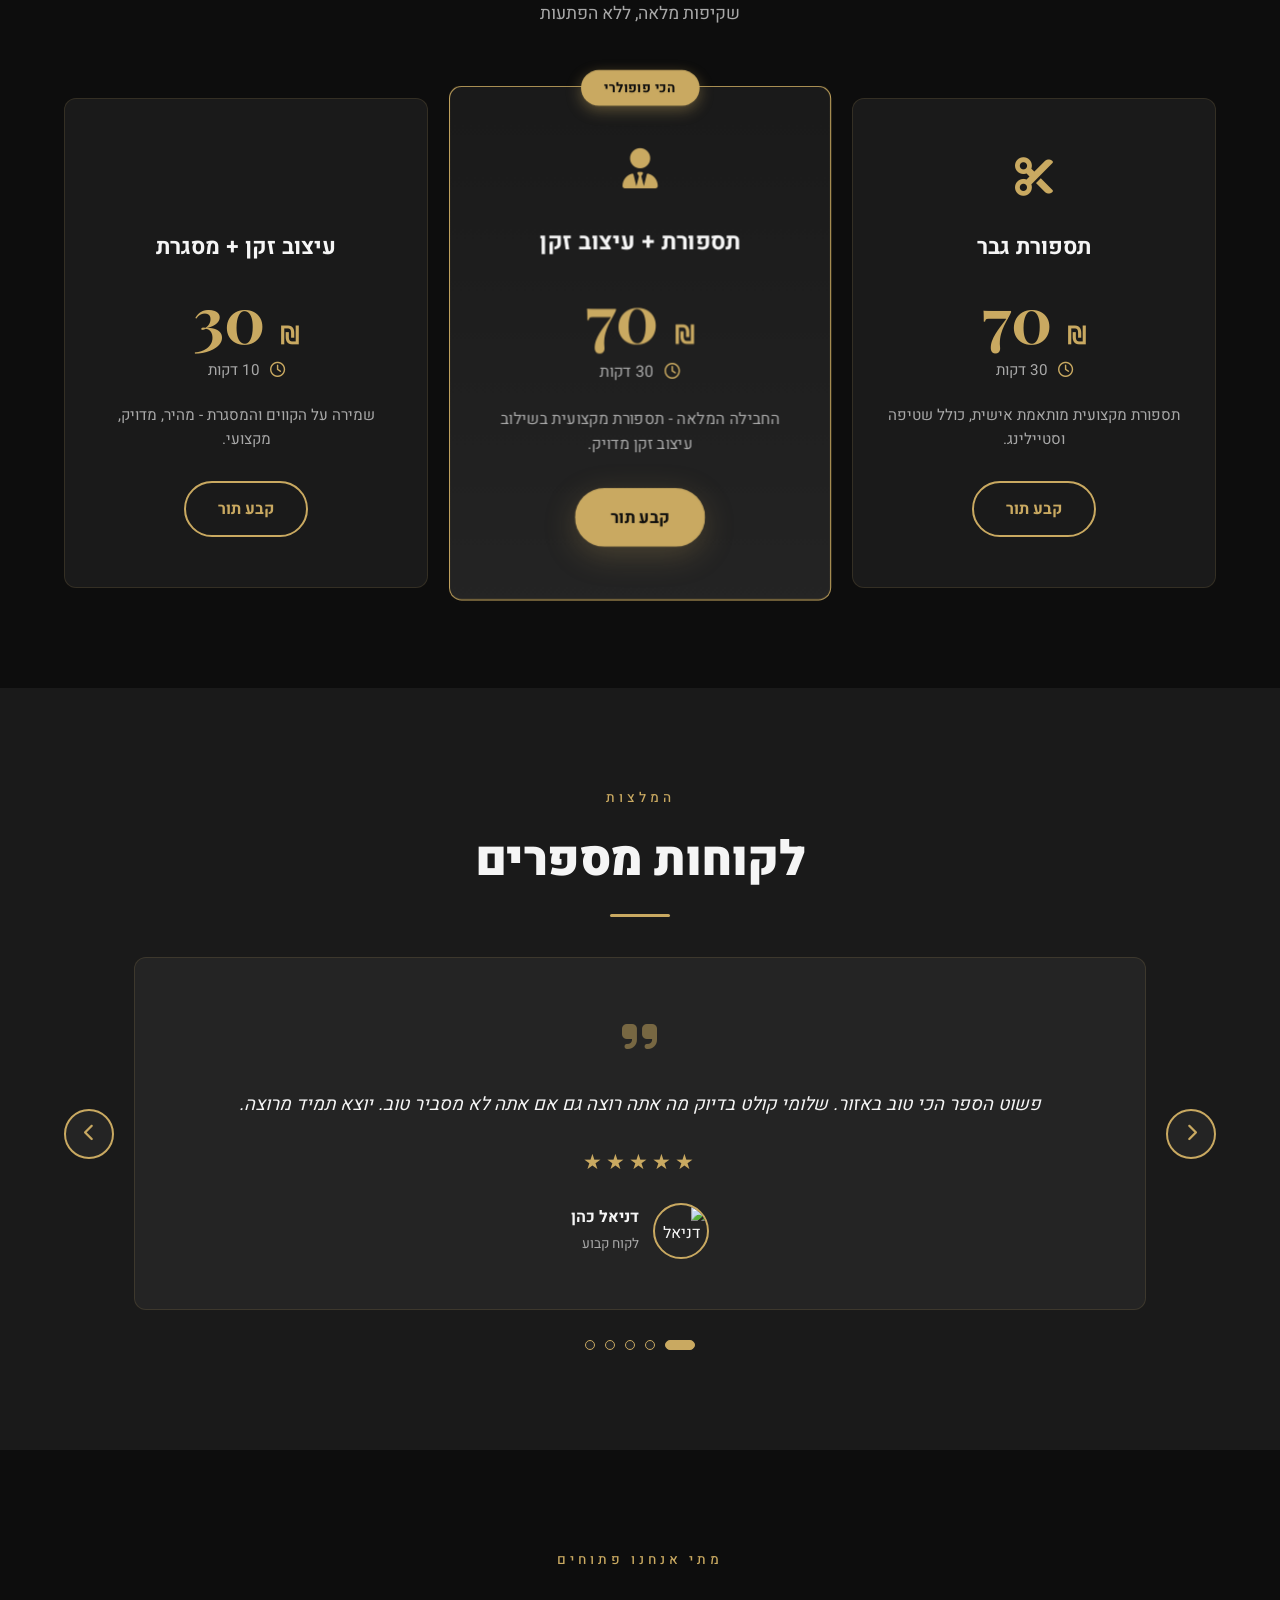
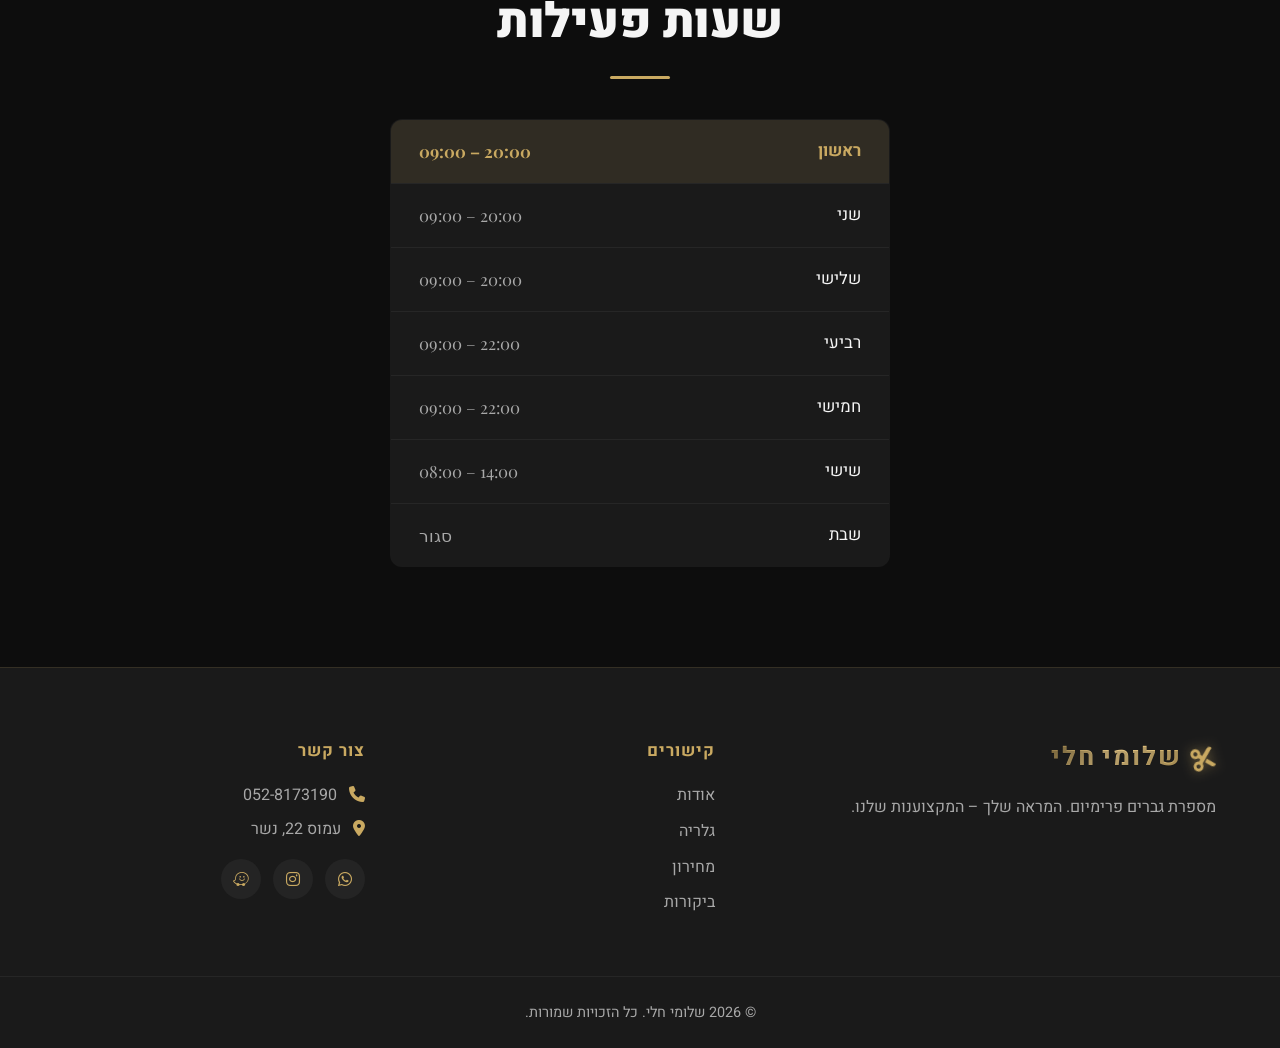
==== commit 4c593c27: "Add Telegram Bot notification on new booking When a customer submits a booking, a Telegram message i" ====
--- a/index.html
+++ b/index.html
@@ -384,11 +384,47 @@
     <!-- Firebase persistence (module - works only when served via http/https) -->
     <script type="module">
         try {
-            const { db, FIREBASE_READY } = await import('./JS/firebase-config.js');
+            const { db, FIREBASE_READY, TELEGRAM_BOT_TOKEN, TELEGRAM_CHAT_ID } = await import('./JS/firebase-config.js');
             const {
                 collection, addDoc, setDoc, doc, query, where, getDocs,
                 serverTimestamp,
             } = await import('https://www.gstatic.com/firebasejs/10.13.0/firebase-firestore.js');
+
+            // ========== TELEGRAM NOTIFICATION ==========
+            async function sendTelegramNotification(data) {
+                if (!TELEGRAM_BOT_TOKEN || TELEGRAM_BOT_TOKEN === 'REPLACE_WITH_BOT_TOKEN') return;
+
+                const [y, m, d] = data.date.split('-');
+                const dateStr = `${d}/${m}/${y}`;
+                const phone = data.phone.replace(/[-\s]/g, '').replace(/^0/, '972');
+
+                let approvalMsg = `שלום ${data.firstName}! 😊\n\nהתור שלך אושר ✅\n\n📅 תאריך: ${dateStr}\n⏰ שעה: ${data.time}\n✂️ שירות: ${data.service}`;
+                if (data.price) approvalMsg += `\n💰 מחיר: ${data.price} ₪`;
+                approvalMsg += `\n\n📍 עמוס 22, נשר\n\nמחכה לך! – שלומי חלי 💈`;
+
+                const rejectionMsg = `שלום ${data.firstName},\n\nלצערי לא ניתן לאשר את התור ❌\n\n📅 תאריך שביקשת: ${dateStr}\n⏰ שעה: ${data.time}\n\nמוזמן לקבוע תור חדש באתר 😊\n– שלומי חלי 💈`;
+
+                const approveUrl = `https://wa.me/${phone}?text=${encodeURIComponent(approvalMsg)}`;
+                const rejectUrl  = `https://wa.me/${phone}?text=${encodeURIComponent(rejectionMsg)}`;
+
+                const text = `🔔 <b>הזמנה חדשה!</b>\n\n👤 ${data.firstName} ${data.lastName}\n📞 ${data.phone}\n✂️ ${data.service}\n📅 ${dateStr}\n🕐 ${data.time}${data.price ? `\n💰 ${data.price} ₪` : ''}${data.notes ? `\n📝 ${data.notes}` : ''}`;
+
+                await fetch(`https://api.telegram.org/bot${TELEGRAM_BOT_TOKEN}/sendMessage`, {
+                    method: 'POST',
+                    headers: { 'Content-Type': 'application/json' },
+                    body: JSON.stringify({
+                        chat_id: TELEGRAM_CHAT_ID,
+                        text,
+                        parse_mode: 'HTML',
+                        reply_markup: {
+                            inline_keyboard: [[
+                                { text: '✅ אשר ושלח WhatsApp', url: approveUrl },
+                                { text: '❌ דחה ושלח WhatsApp', url: rejectUrl },
+                            ]]
+                        }
+                    })
+                });
+            }
 
             // טעינת המשבצות התפוסות בתאריך נבחר → דיווח חזרה לטופס.
             window.addEventListener('booking:date-selected', async (e) => {
@@ -435,6 +471,7 @@
                         payment: { status: 'unpaid', method: null, amount: null, paidAt: null },
                     });
                     window.dispatchEvent(new CustomEvent('booking:result', { detail: { ok: true } }));
+                    sendTelegramNotification(data).catch(e => console.warn('Telegram notification failed:', e));
                 } catch (err) {
                     console.error('Firestore write failed:', err);
                     window.dispatchEvent(new CustomEvent('booking:result', {
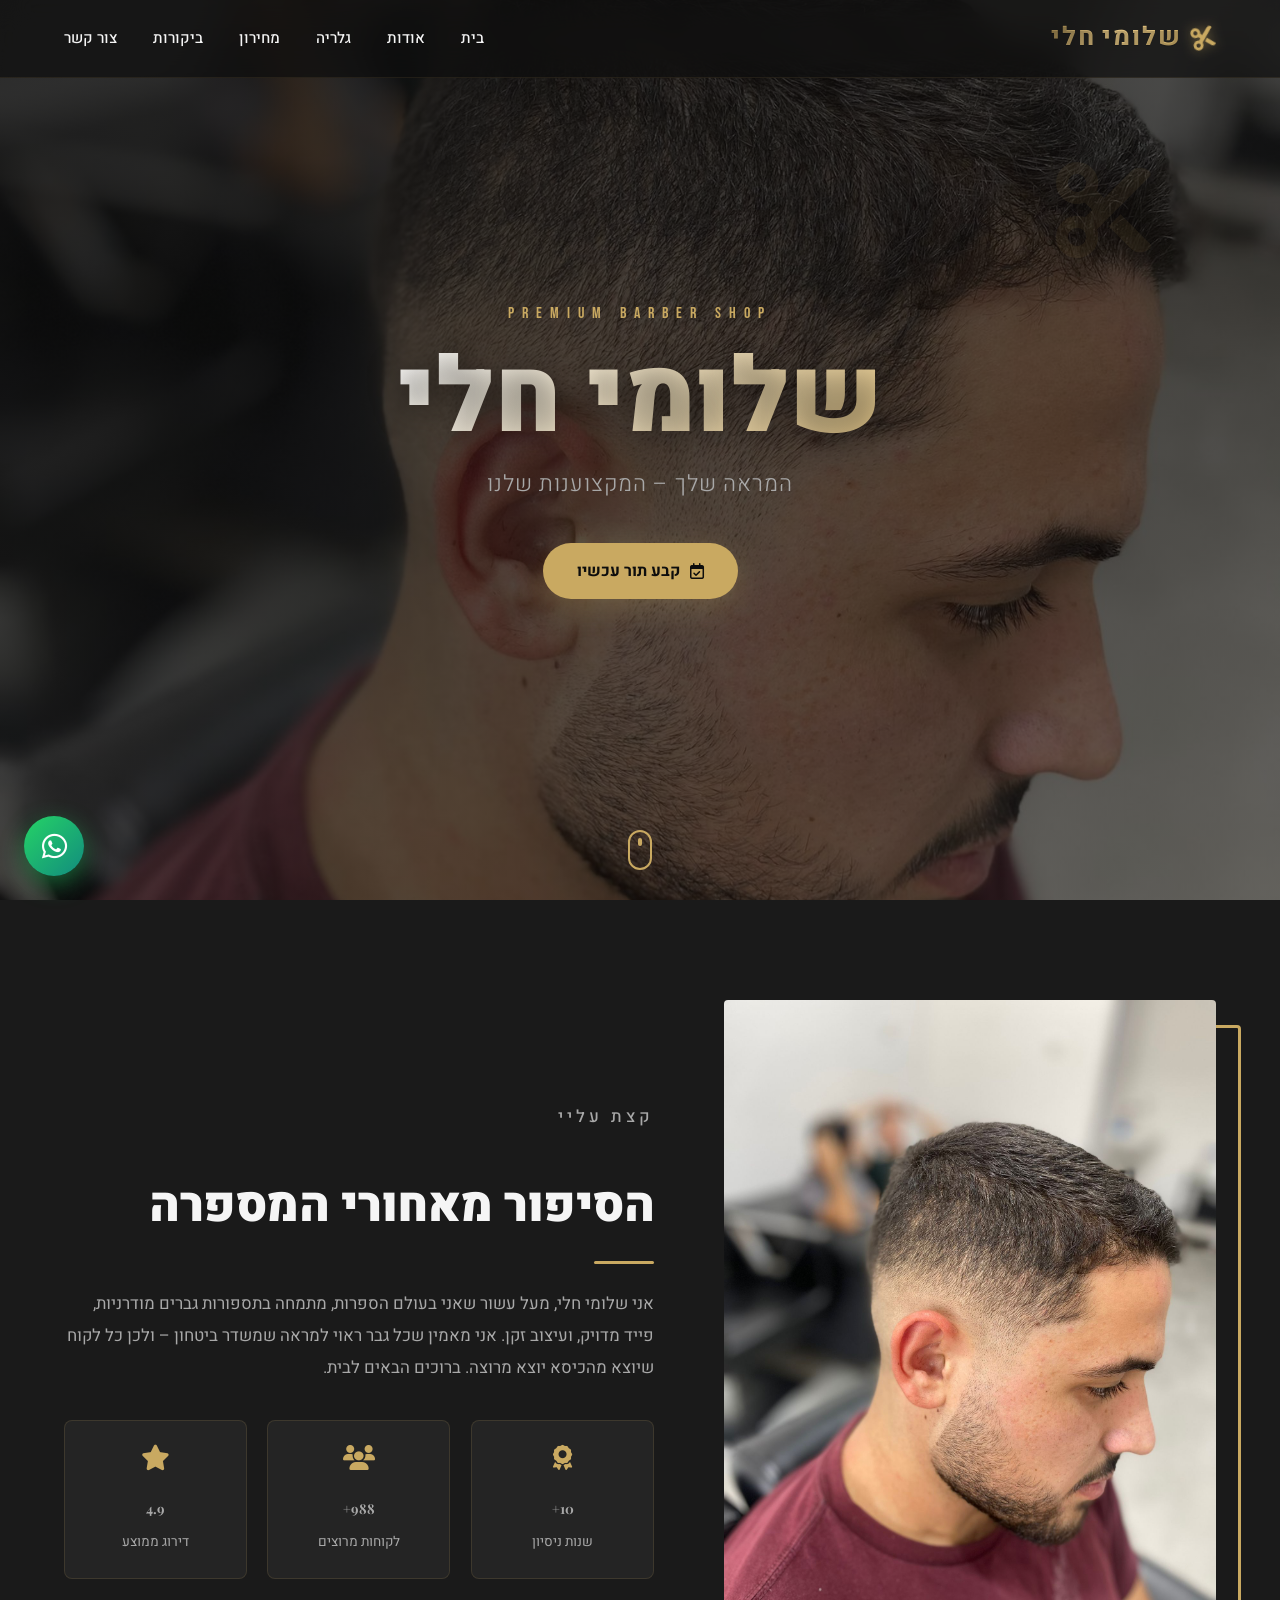
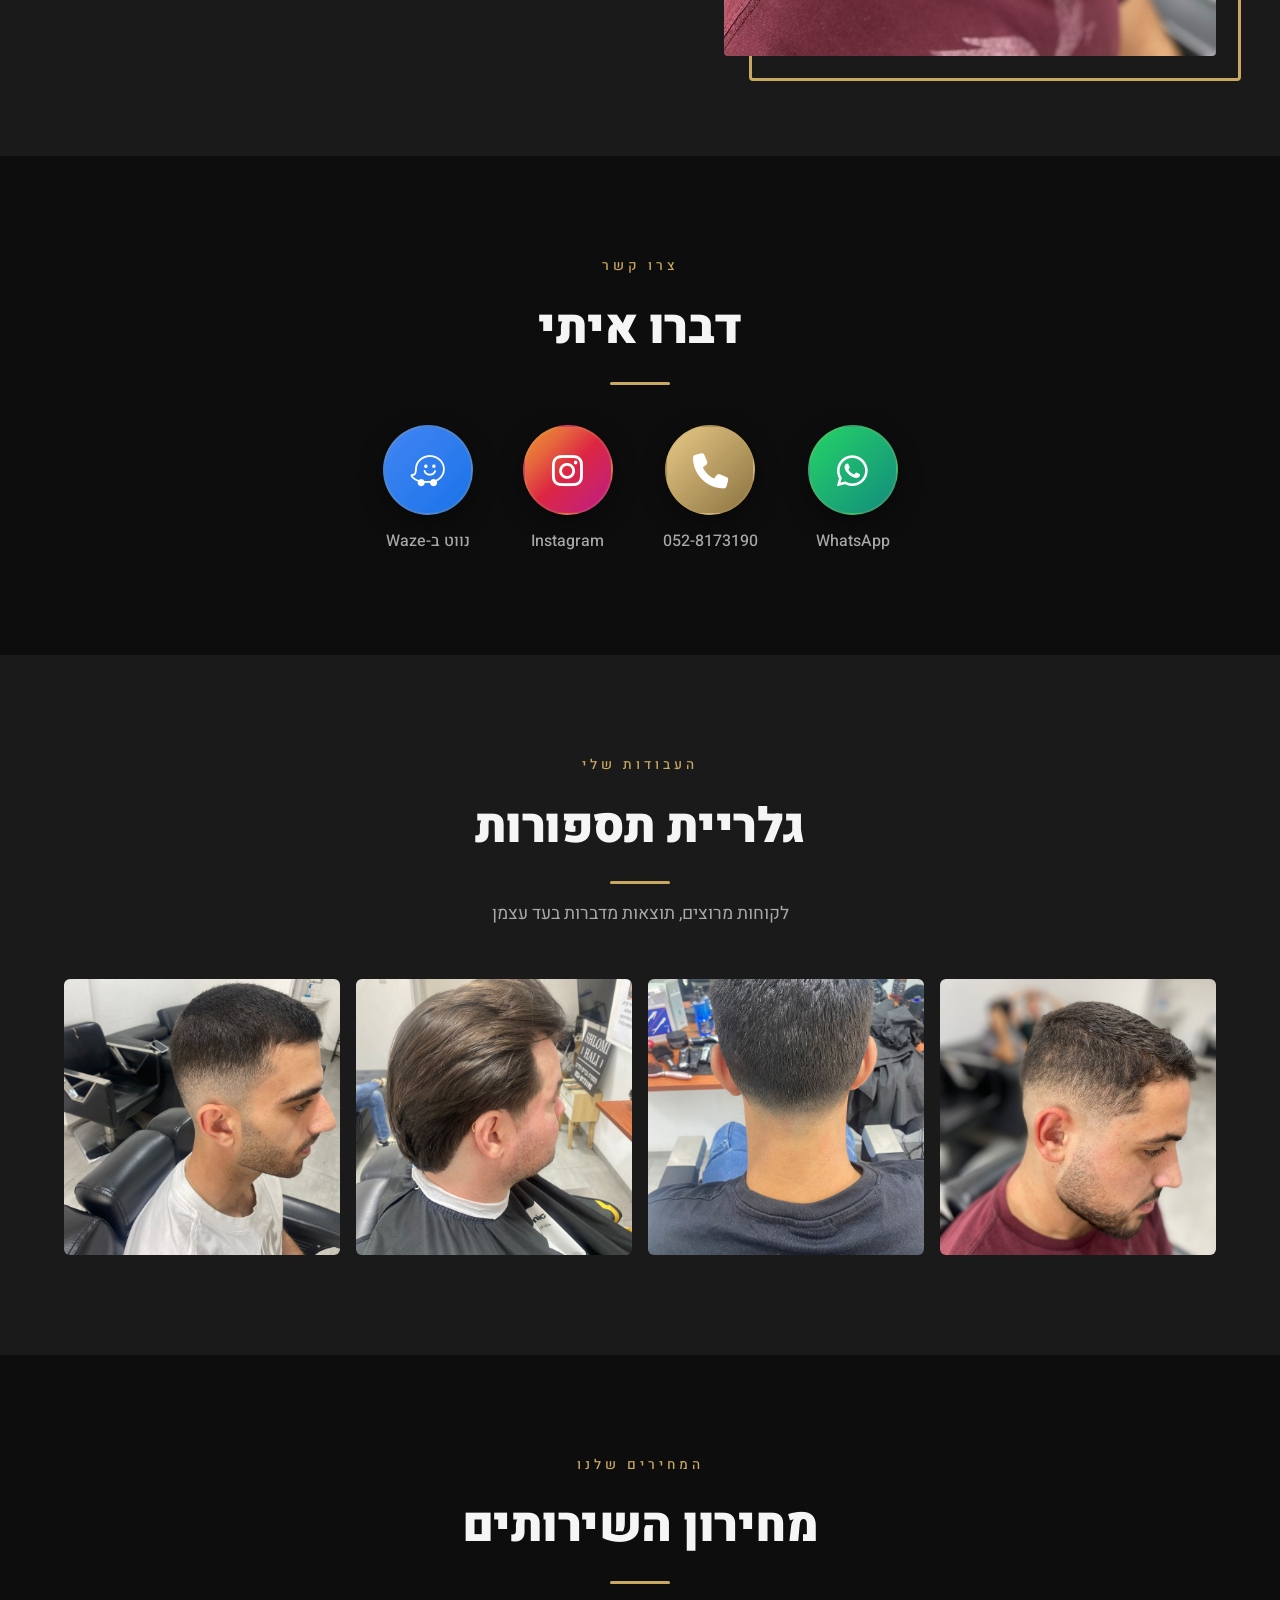
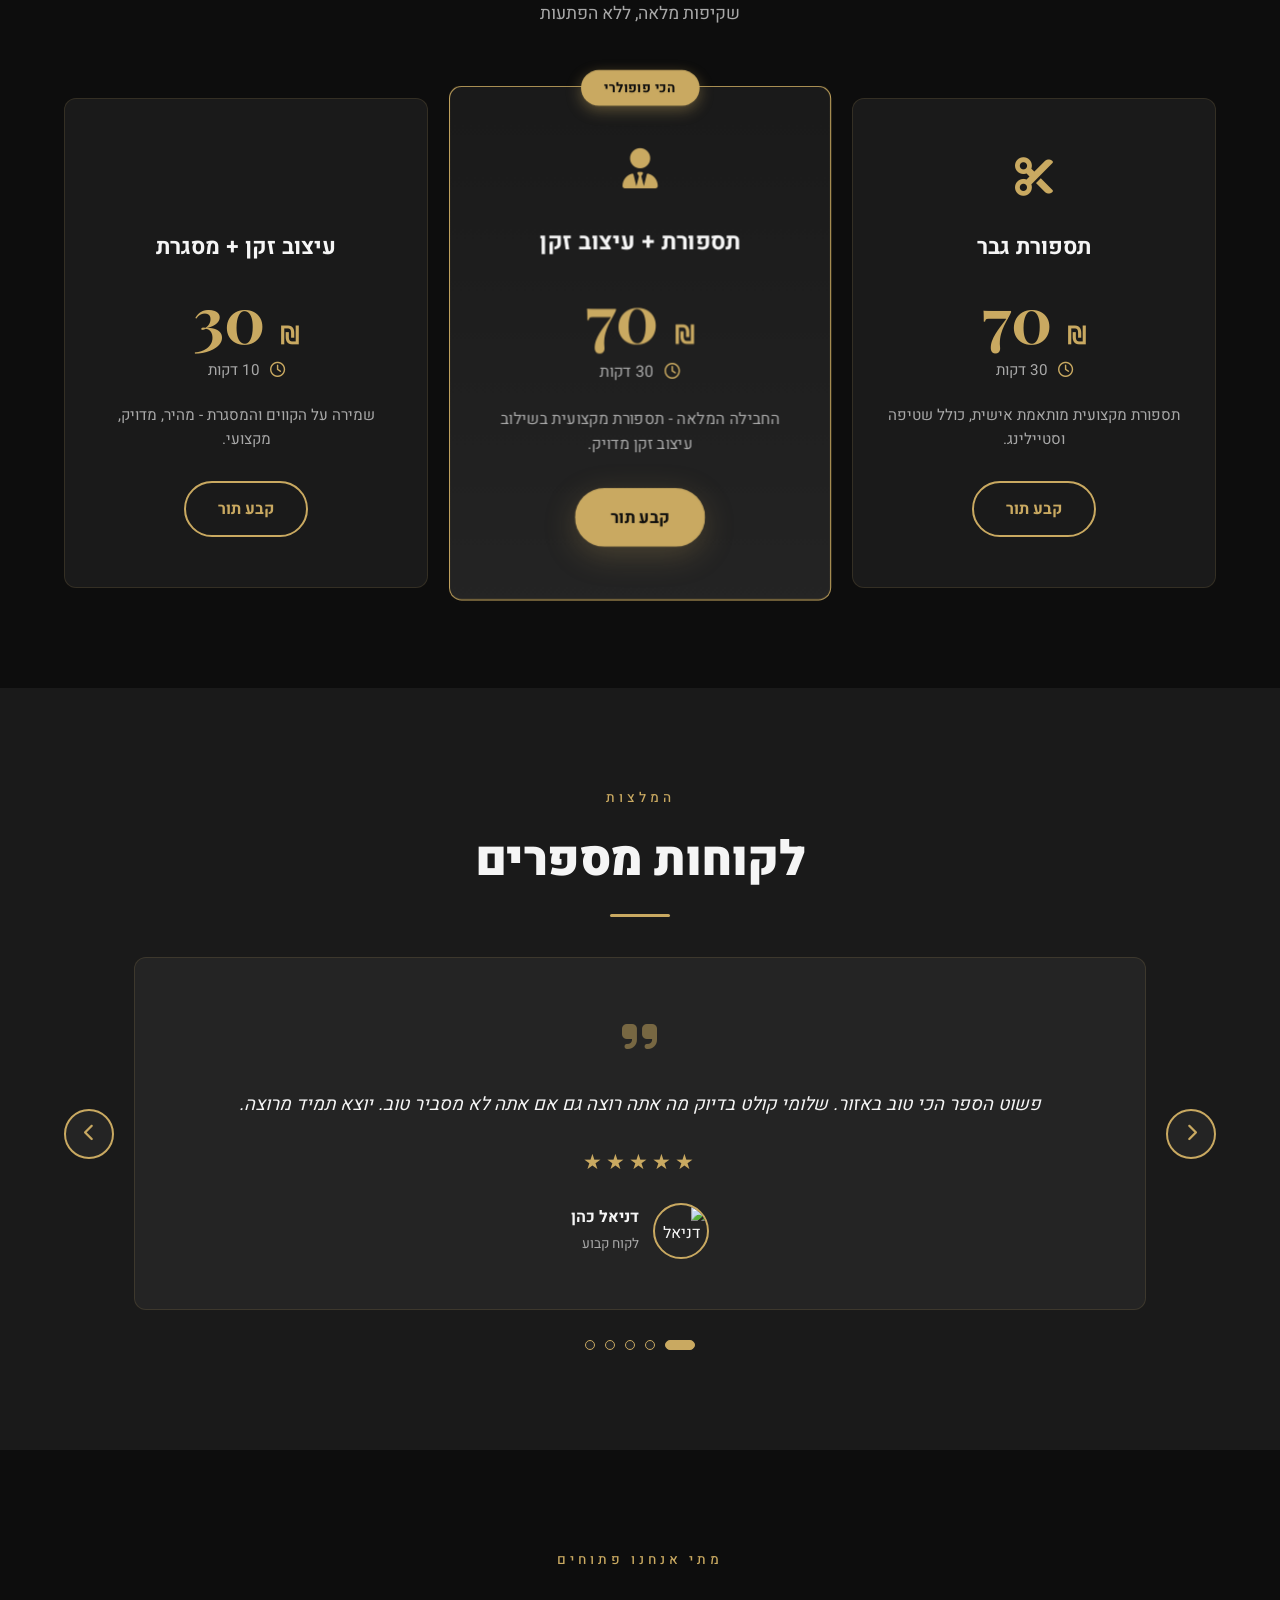
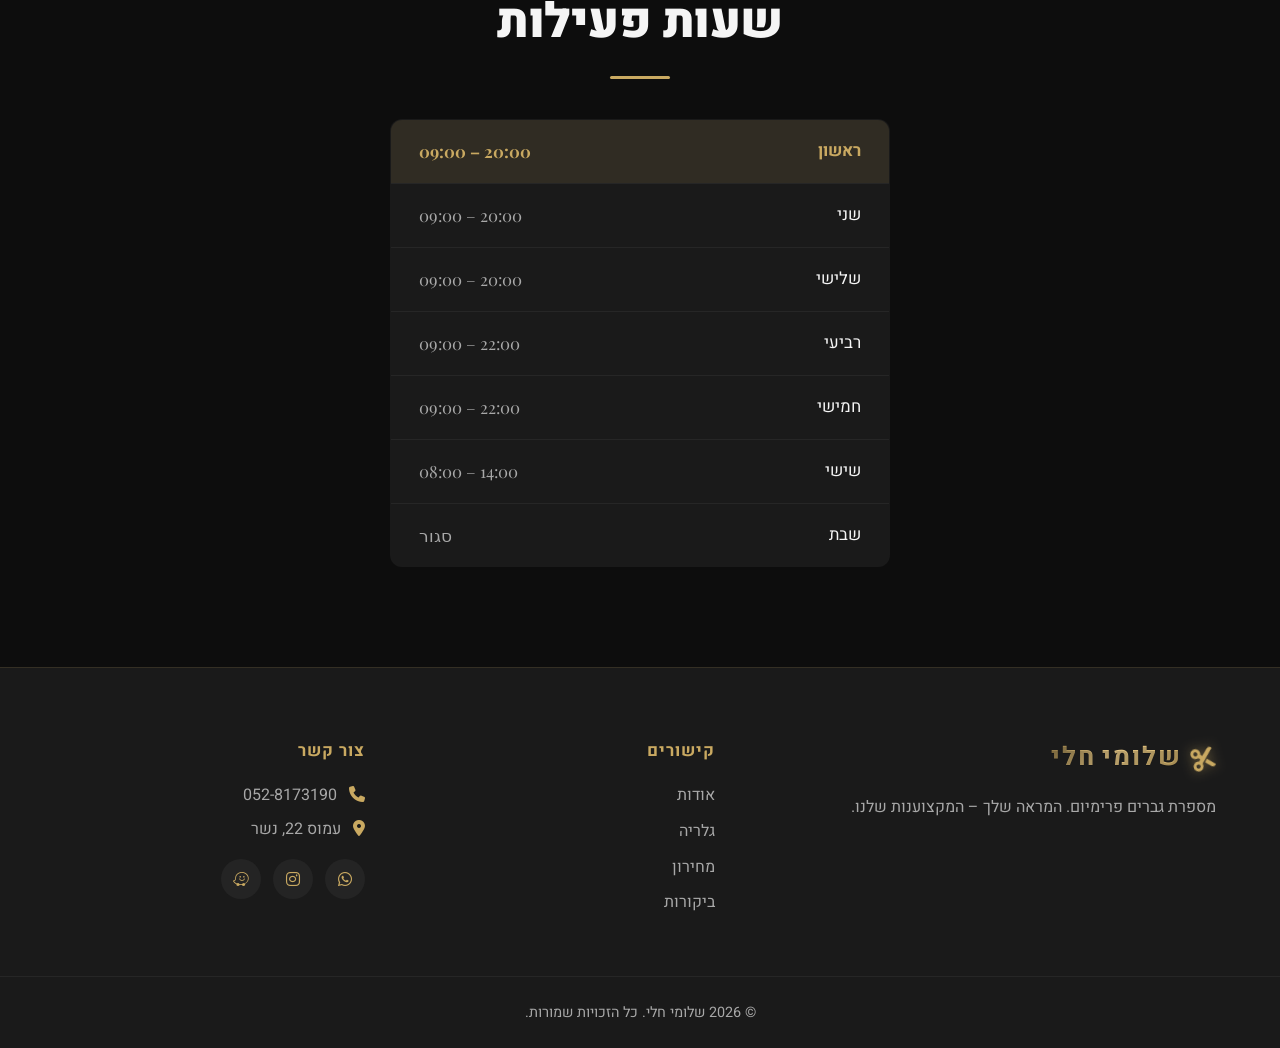
==== commit d6f0e720: "Remove WhatsApp redirect on booking + add admin link in Telegram - Remove auto WhatsApp open after c" ====
--- a/index.html
+++ b/index.html
@@ -407,7 +407,7 @@
                 const approveUrl = `https://wa.me/${phone}?text=${encodeURIComponent(approvalMsg)}`;
                 const rejectUrl  = `https://wa.me/${phone}?text=${encodeURIComponent(rejectionMsg)}`;
 
-                const text = `🔔 <b>הזמנה חדשה!</b>\n\n👤 ${data.firstName} ${data.lastName}\n📞 ${data.phone}\n✂️ ${data.service}\n📅 ${dateStr}\n🕐 ${data.time}${data.price ? `\n💰 ${data.price} ₪` : ''}${data.notes ? `\n📝 ${data.notes}` : ''}`;
+                const text = `🔔 <b>הזמנה חדשה!</b>\n\n👤 ${data.firstName} ${data.lastName}\n📞 ${data.phone}\n✂️ ${data.service}\n📅 ${dateStr}\n🕐 ${data.time}${data.price ? `\n💰 ${data.price} ₪` : ''}${data.notes ? `\n📝 ${data.notes}` : ''}\n\n🔗 <a href="https://maxim2901.github.io/shlomi_hali_barber-shop/admin.html">פתח ניהול הזמנות</a>`;
 
                 await fetch(`https://api.telegram.org/bot${TELEGRAM_BOT_TOKEN}/sendMessage`, {
                     method: 'POST',
